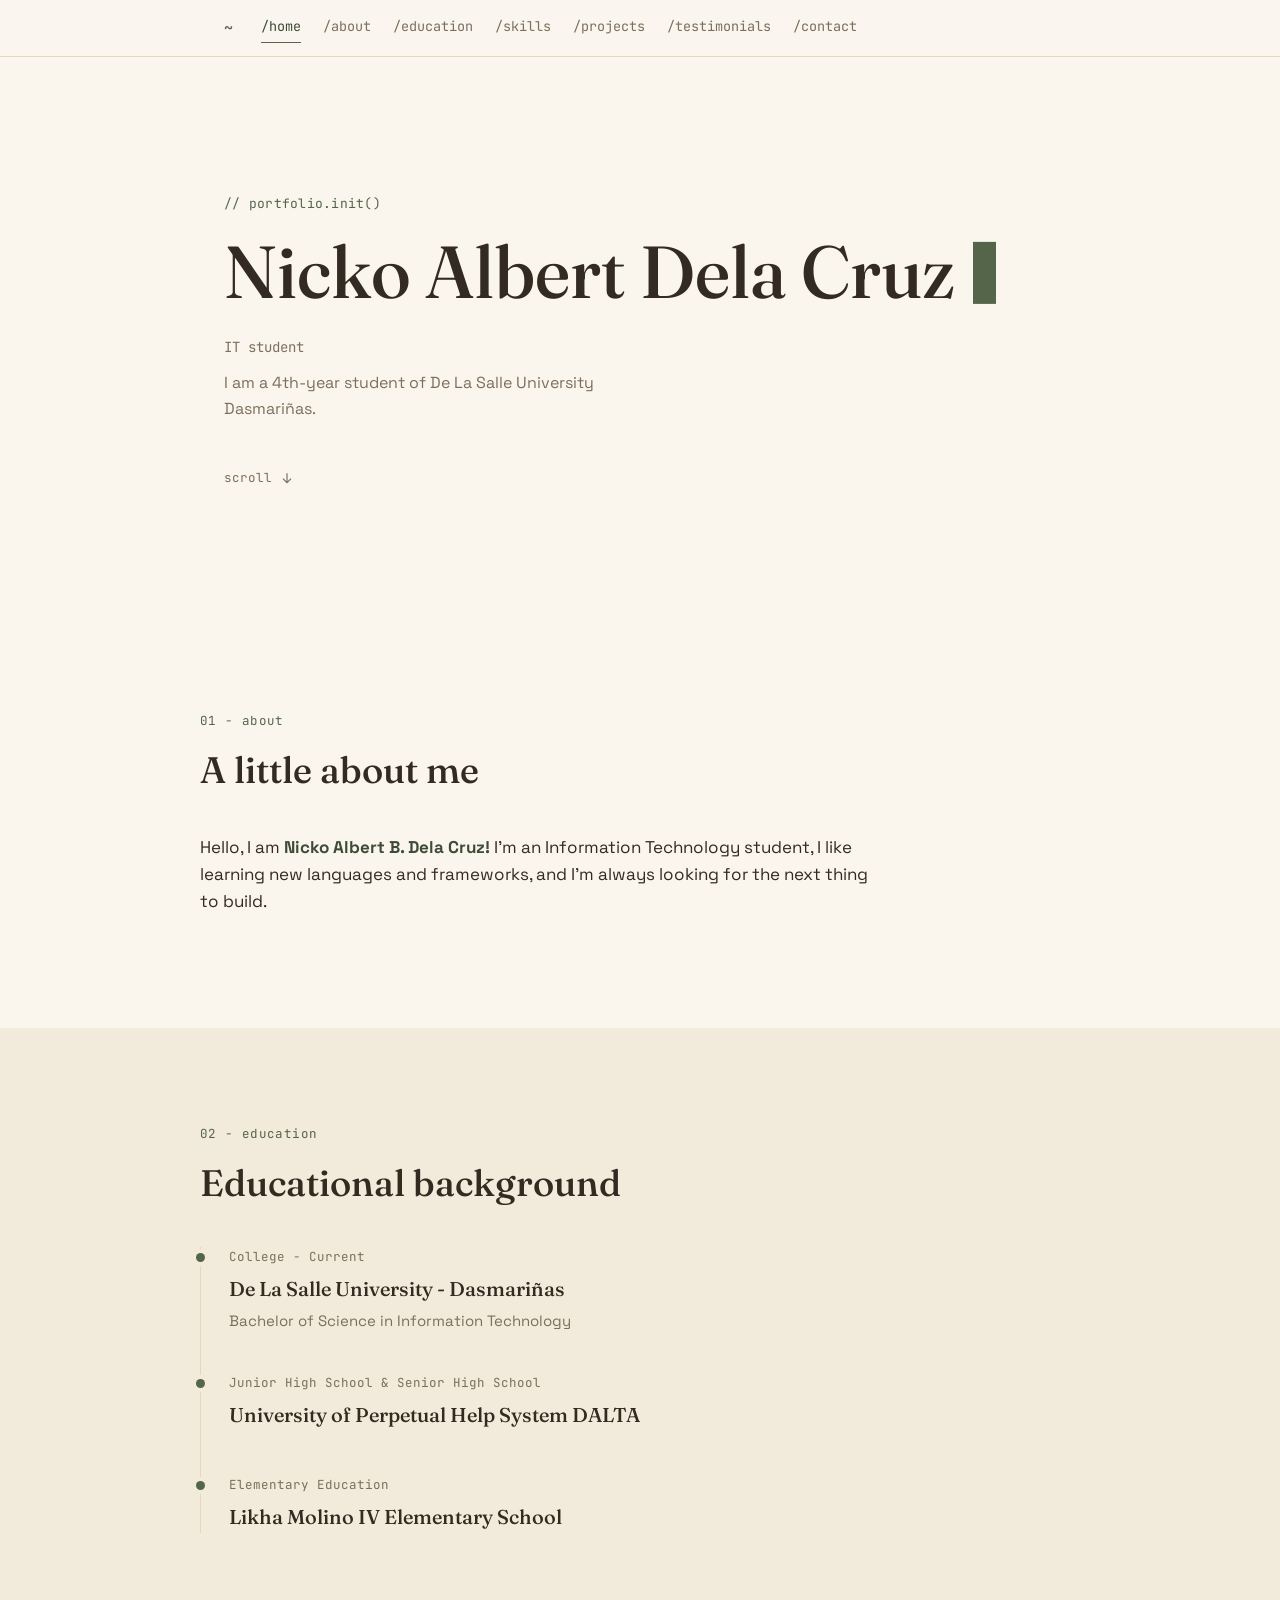
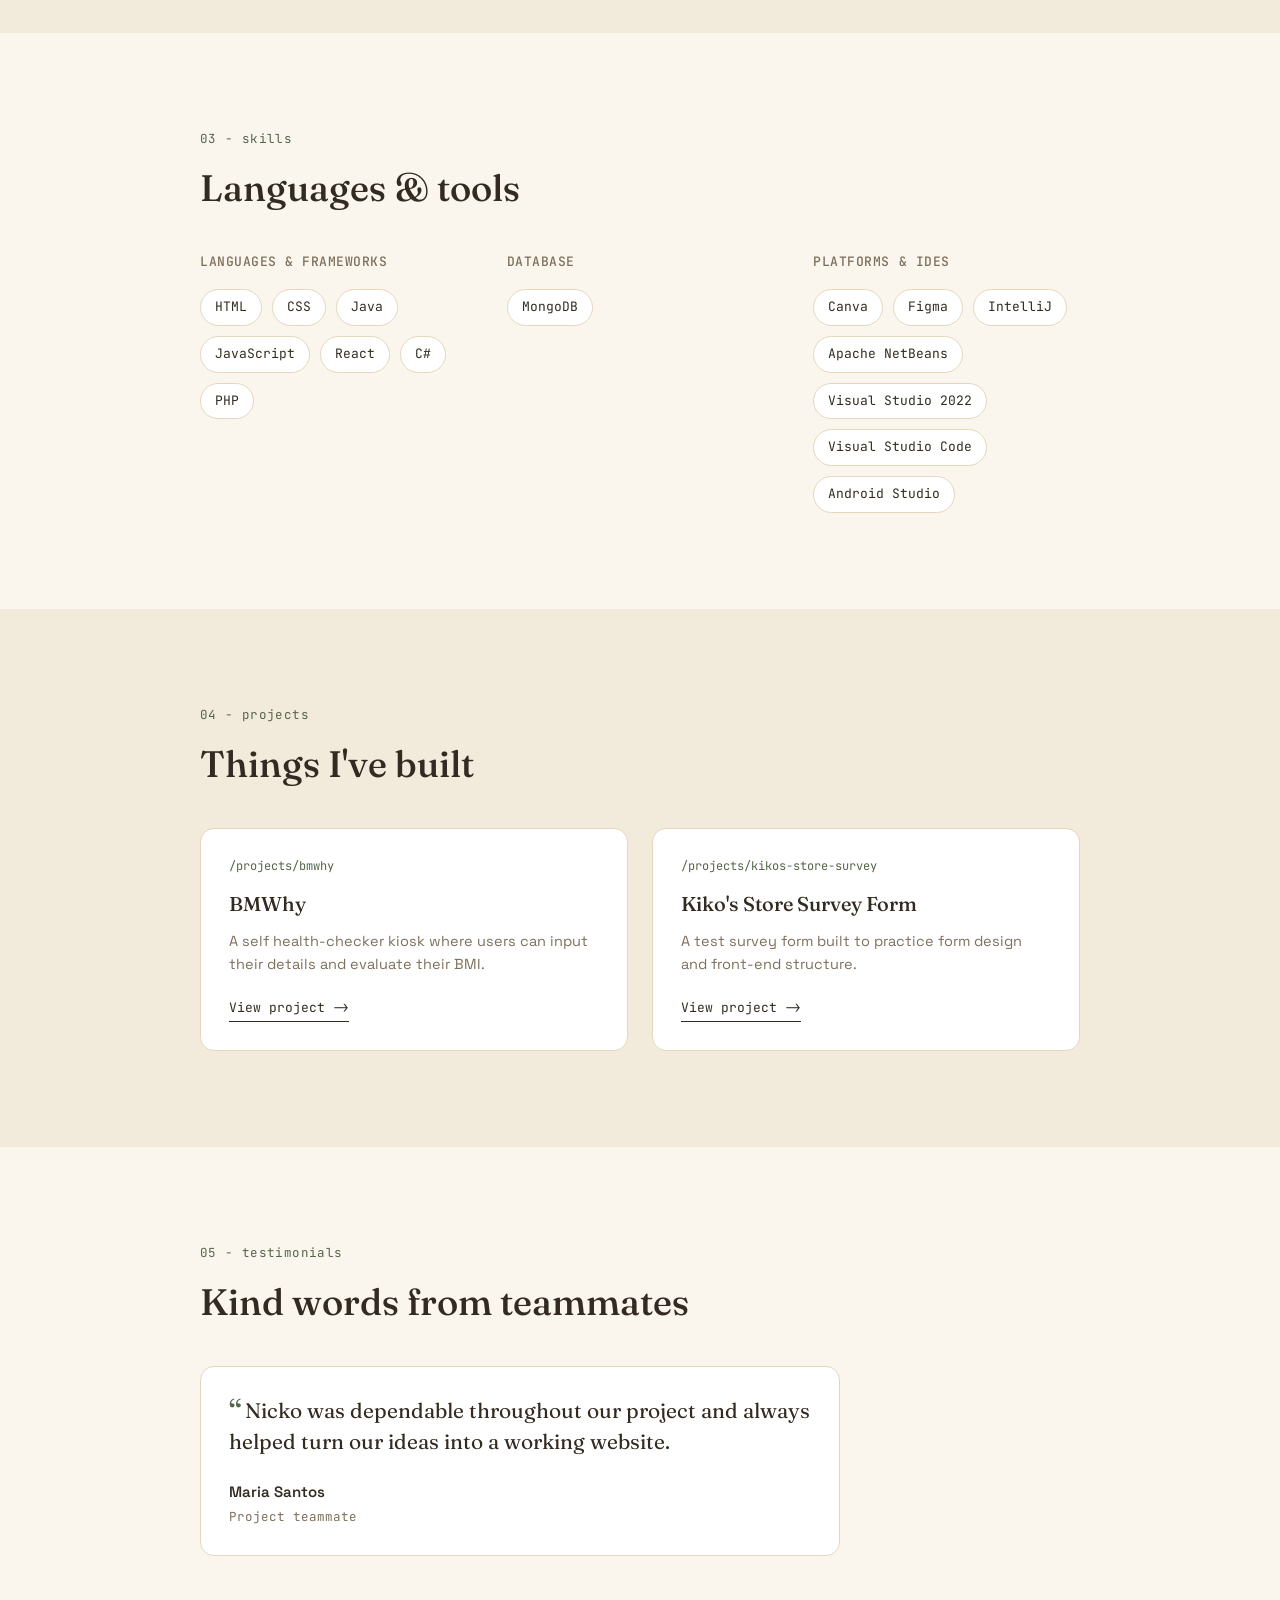
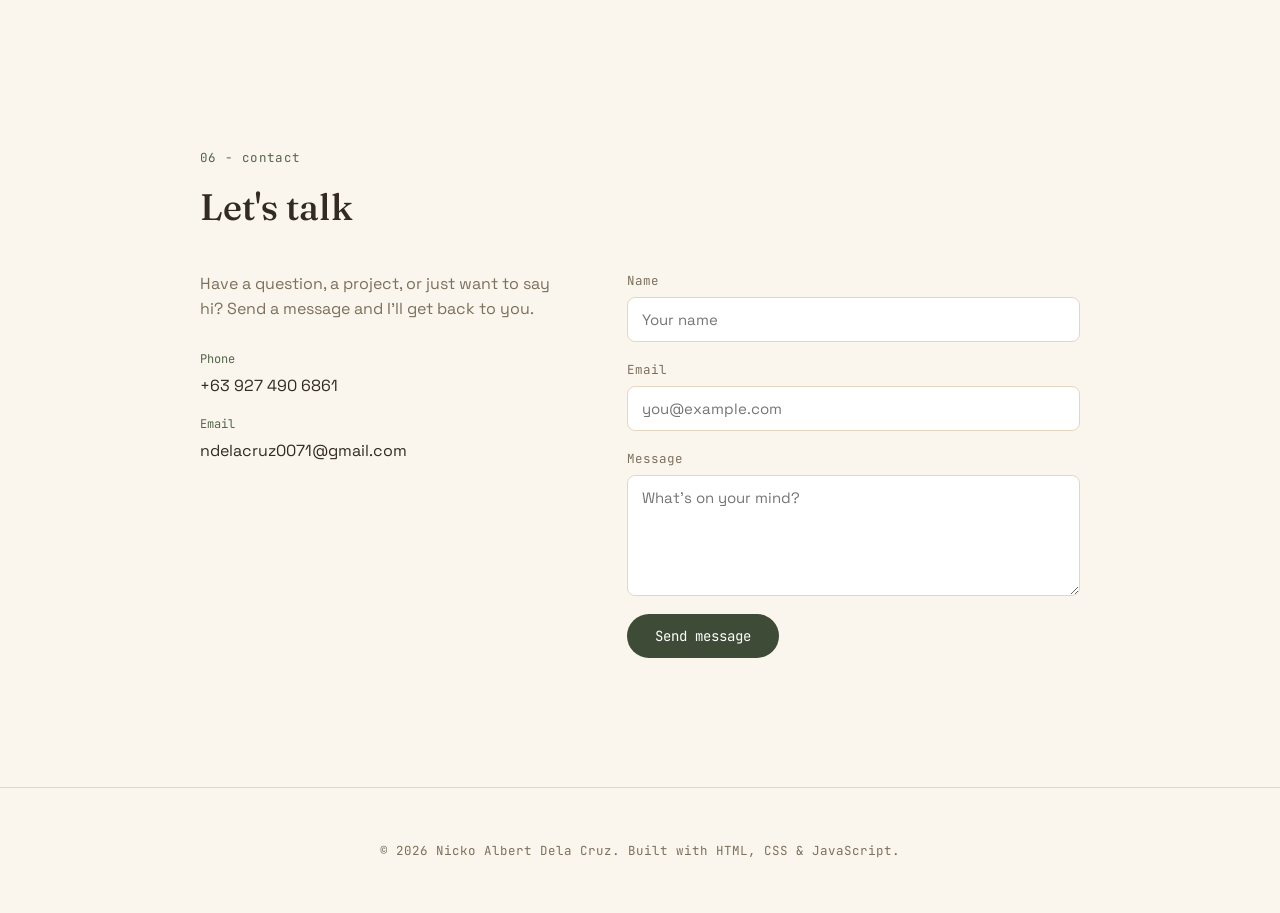
==== delacruz-nicko/index.html @ 7e657921 "Separate css and js file, enhance code readability" ====
<!DOCTYPE html>
<html lang="en">
<head>
  <meta charset="UTF-8">
  <meta name="viewport" content="width=device-width, initial-scale=1.0">
  <title>Nicko Albert Dela Cruz - Portfolio</title>
  <link rel="preconnect" href="https://fonts.googleapis.com">
  <link rel="preconnect" href="https://fonts.gstatic.com" crossorigin>
  <link href="https://fonts.googleapis.com/css2?family=Fraunces:ital,opsz,wght@0,9..144,400;0,9..144,500;0,9..144,600;1,9..144,500&family=Space+Grotesk:wght@400;500;600&family=JetBrains+Mono:wght@400;500&display=swap" rel="stylesheet">
  <link rel="stylesheet" href="style.css">
</head>
<body>
  <header class="dirbar" id="dirbar">
    <div class="dirbar-inner">
      <a href="#home" class="dirbar-root" data-nav>~</a>
      <nav class="dirbar-nav" aria-label="Section directory">
        <a href="#home" class="dirlink" data-nav>/home</a>
        <a href="#about" class="dirlink" data-nav>/about</a>
        <a href="#education" class="dirlink" data-nav>/education</a>
        <a href="#skills" class="dirlink" data-nav>/skills</a>
        <a href="#projects" class="dirlink" data-nav>/projects</a>
        <a href="#testimonials" class="dirlink" data-nav>/testimonials</a>
        <a href="#contact" class="dirlink" data-nav>/contact</a>
      </nav>
      <button class="dirbar-toggle" id="nav_toggle" aria-label="Toggle menu" aria-expanded="false">
        <span></span><span></span><span></span>
      </button>
    </div>
  </header>

  <main>
    <section class="hero" id="home">
      <p class="hero-eyebrow">// portfolio.init()</p>
      <h1 class="hero-name">
        <span id="typed_name" class="typed-name"></span>
        <span class="cursor" aria-hidden="true"></span>
      </h1>
      <p class="hero-tagline" id="hero_tagline"></p>
      <p class="hero-copy">I am a 4th-year student of De La Salle University Dasmariñas.</p>
      <a href="#about" class="hero-scroll" data-nav>
        <span>scroll</span>
        <svg width="14" height="14" viewBox="0 0 24 24" fill="none" stroke="currentColor" stroke-width="2" aria-hidden="true"><path d="M12 4v16M5 13l7 7 7-7"/></svg>
      </a>
    </section>

    <section class="section" id="about">
      <div class="section-inner reveal">
        <p class="section-tag">01 - about</p>
        <h2 class="section-title">A little about me</h2>
        <p class="about-text">
          Hello, I am <strong>Nicko Albert B. Dela Cruz!</strong> I'm an Information Technology student, I like
          learning new languages and frameworks, and I'm always looking for the next thing to build.
        </p>
      </div>
    </section>

    <section class="section section-alt" id="education">
      <div class="section-inner reveal">
        <p class="section-tag">02 - education</p>
        <h2 class="section-title">Educational background</h2>
        <ol class="timeline">
          <li class="timeline-item">
            <span class="timeline-dot"></span>
            <div class="timeline-card">
              <p class="timeline-status">College - Current</p>
              <h3 class="timeline-school">De La Salle University - Dasmariñas</h3>
              <p class="timeline-program">Bachelor of Science in Information Technology</p>
            </div>
          </li>
          <li class="timeline-item">
            <span class="timeline-dot"></span>
            <div class="timeline-card">
              <p class="timeline-status">Junior High School &amp; Senior High School</p>
              <h3 class="timeline-school">University of Perpetual Help System DALTA</h3>
            </div>
          </li>
          <li class="timeline-item">
            <span class="timeline-dot"></span>
            <div class="timeline-card">
              <p class="timeline-status">Elementary Education</p>
              <h3 class="timeline-school">Likha Molino IV Elementary School</h3>
            </div>
          </li>
        </ol>
      </div>
    </section>

    <section class="section" id="skills">
      <div class="section-inner reveal">
        <p class="section-tag">03 - skills</p>
        <h2 class="section-title">Languages &amp; tools</h2>
        <div class="skills-grid">
          <div class="skills-group">
            <h3 class="skills-heading">Languages &amp; frameworks</h3>
            <ul class="chip-list">
              <li class="chip">HTML</li><li class="chip">CSS</li><li class="chip">Java</li>
              <li class="chip">JavaScript</li><li class="chip">React</li><li class="chip">C#</li>
              <li class="chip">PHP</li>
            </ul>
          </div>
          <div class="skills-group">
            <h3 class="skills-heading">Database</h3>
            <ul class="chip-list"><li class="chip">MongoDB</li></ul>
          </div>
          <div class="skills-group">
            <h3 class="skills-heading">Platforms &amp; IDEs</h3>
            <ul class="chip-list">
              <li class="chip">Canva</li><li class="chip">Figma</li><li class="chip">IntelliJ</li>
              <li class="chip">Apache NetBeans</li><li class="chip">Visual Studio 2022</li>
              <li class="chip">Visual Studio Code</li><li class="chip">Android Studio</li>
            </ul>
          </div>
        </div>
      </div>
    </section>

    <section class="section section-alt" id="projects">
      <div class="section-inner reveal">
        <p class="section-tag">04 - projects</p>
        <h2 class="section-title">Things I've built</h2>
        <div class="projects-grid">
          <article class="project-card">
            <p class="project-path">/projects/bmwhy</p>
            <h3 class="project-title">BMWhy</h3>
            <p class="project-desc">A self health-checker kiosk where users can input their details and evaluate their BMI.</p>
            <a href="https://dela-cruz-nicko-albert.github.io/health-checker-kiosk/" class="project-link" target="_blank" rel="noopener noreferrer">View project <span aria-hidden="true">-&gt;</span></a>
          </article>
          <article class="project-card">
            <p class="project-path">/projects/kikos-store-survey</p>
            <h3 class="project-title">Kiko's Store Survey Form</h3>
            <p class="project-desc">A test survey form built to practice form design and front-end structure.</p>
            <a href="https://dela-cruz-nicko-albert.github.io/survey-form/" class="project-link" target="_blank" rel="noopener noreferrer">View project <span aria-hidden="true">-&gt;</span></a>
          </article>
        </div>
      </div>
    </section>

    <section class="section" id="testimonials">
      <div class="section-inner reveal">
        <p class="section-tag">05 - testimonials</p>
        <h2 class="section-title">Kind words from teammates</h2>
        <div class="testimonials-grid">
          <article class="testimonial-card">
            <p class="testimonial-quote">Nicko was dependable throughout our project and always helped turn our ideas into a working website.</p>
            <p class="testimonial-author">Maria Santos</p>
            <p class="testimonial-role">Project teammate</p>
          </article>
        </div>
        <!-- Copy this article to add another teammate testimonial. -->
      </div>
    </section>

    <section class="section" id="contact">
      <div class="section-inner reveal">
        <p class="section-tag">06 - contact</p>
        <h2 class="section-title">Let's talk</h2>
        <div class="contact-grid">
          <div class="contact-info">
            <p class="contact-copy">Have a question, a project, or just want to say hi? Send a message and I'll get back to you.</p>
            <ul class="contact-list">
              <li><span class="contact-label">Phone</span><a href="tel:+639274906861">+63 927 490 6861</a></li>
              <li><span class="contact-label">Email</span><a href="mailto:ndelacruz0071@gmail.com">ndelacruz0071@gmail.com</a></li>
            </ul>
          </div>
          <form class="contact-form" id="contact_form" novalidate>
            <div class="field">
              <label for="name">Name</label>
              <input type="text" id="name" name="name" placeholder="Your name" required>
            </div>
            <div class="field">
              <label for="email">Email</label>
              <input type="email" id="email" name="email" placeholder="you@example.com" required>
            </div>
            <div class="field">
              <label for="message">Message</label>
              <textarea id="message" name="message" rows="5" placeholder="What's on your mind?" required></textarea>
            </div>
            <button type="submit" class="submit-btn">Send message</button>
            <p class="form-notice" id="form_notice" role="status" aria-live="polite"></p>
          </form>
        </div>
      </div>
    </section>
  </main>

  <footer class="footer">
    <p>&copy; <span id="year"></span> <span id="footer_name"></span>. Built with HTML, CSS &amp; JavaScript.</p>
  </footer>

  <button id="back_to_top" class="back-to-top" aria-label="Back to top">
    <svg width="18" height="18" viewBox="0 0 24 24" fill="none" stroke="currentColor" stroke-width="2.2" aria-hidden="true"><path d="M12 19V5M5 12l7-7 7 7"/></svg>
  </button>

  <script src="script.js"></script>
</body>
</html>
---- delacruz-nicko/style.css ----
:root {
  --bg:          #FAF6EE;
  --bg-alt:      #F2EADA;
  --white:       #FFFFFF;
  --ink:         #332B21;
  --ink-soft:    #7C6F5C;
  --line:        #E4D7BE;
  --accent:      #55654A;
  --accent-dark: #3E4B36;
  --accent-tint: #E2E8D6;

  --font-display: 'Fraunces', serif;
  --font-body:    'Space Grotesk', sans-serif;
  --font-mono:    'JetBrains Mono', monospace;

  --maxw: 880px;
  --transition: 250ms ease;
}

* { box-sizing: border-box; }

html { scroll-behavior: smooth; }

body {
  margin: 0;
  background: var(--bg);
  color: var(--ink);
  font-family: var(--font-body);
  line-height: 1.6;
  -webkit-font-smoothing: antialiased;
}

a { color: inherit; text-decoration: none; }

ul, ol { list-style: none; margin: 0; padding: 0; }

h1, h2, h3 { font-family: var(--font-display); margin: 0; }

:focus-visible {
  outline: 2px solid var(--accent);
  outline-offset: 3px;
}

.dirbar {
  position: sticky;
  top: 0;
  z-index: 50;
  background: rgba(250, 246, 238, 0.9);
  backdrop-filter: blur(6px);
  border-bottom: 1px solid var(--line);
}

.dirbar-inner {
  max-width: var(--maxw);
  margin: 0 auto;
  padding: 16px 24px;
  display: flex;
  align-items: center;
  gap: 28px;
}

.dirbar-root {
  font-family: var(--font-mono);
  font-size: 15px;
  color: var(--accent);
  font-weight: 500;
  flex-shrink: 0;
}

.dirbar-nav {
  display: flex;
  gap: 22px;
  flex-wrap: wrap;
}

.dirlink {
  font-family: var(--font-mono);
  font-size: 13.5px;
  color: var(--ink-soft);
  position: relative;
  padding-bottom: 2px;
  transition: color var(--transition);
}

.dirlink::after {
  content: "";
  position: absolute;
  left: 0;
  right: 100%;
  bottom: -3px;
  height: 1px;
  background: var(--accent);
  transition: right var(--transition);
}

.dirlink:hover,
.dirlink.active {
  color: var(--accent-dark);
}

.dirlink:hover::after,
.dirlink.active::after {
  right: 0;
}

.dirbar-toggle {
  display: none;
  flex-direction: column;
  justify-content: center;
  gap: 5px;
  width: 30px;
  height: 30px;
  background: none;
  border: none;
  cursor: pointer;
  margin-left: auto;
}

.dirbar-toggle span {
  height: 2px;
  background: var(--ink);
  border-radius: 2px;
}

.hero {
  max-width: var(--maxw);
  margin: 0 auto;
  padding: 100px 24px 90px;
  min-height: 62vh;
  display: flex;
  flex-direction: column;
  justify-content: center;
}

.hero-eyebrow {
  font-family: var(--font-mono);
  font-size: 13px;
  color: var(--accent);
  margin: 0 0 18px;
  letter-spacing: 0.02em;
}

.hero-name {
  font-size: clamp(2.4rem, 7vw, 4.6rem);
  font-weight: 500;
  color: var(--ink);
  line-height: 1.05;
  min-height: 1.1em;
}

.typed-name { white-space: pre-wrap; }

.cursor {
  display: inline-block;
  width: 0.5ch;
  height: 0.85em;
  background: var(--accent);
  margin-left: 4px;
  transform: translateY(0.08em);
  animation: blink 1s step-end infinite;
}

@keyframes blink {
  0%, 100% { opacity: 1; }
  50% { opacity: 0; }
}

.hero-tagline {
  font-family: var(--font-mono);
  font-size: 14px;
  color: var(--ink-soft);
  margin: 22px 0 6px;
  min-height: 1.4em;
}

.hero-copy {
  max-width: 46ch;
  color: var(--ink-soft);
  font-size: 16px;
  margin: 6px 0 0;
}

.hero-scroll {
  display: inline-flex;
  align-items: center;
  gap: 8px;
  margin-top: 46px;
  font-family: var(--font-mono);
  font-size: 12.5px;
  color: var(--ink-soft);
  width: fit-content;
  transition: color var(--transition), transform var(--transition);
}

.hero-scroll svg { animation: nudge 1.8s ease-in-out infinite; }

.hero-scroll:hover { color: var(--accent-dark); }

@keyframes nudge {
  0%, 100% { transform: translateY(0); }
  50% { transform: translateY(4px); }
}

.section { padding: 96px 24px; }

.section-alt { background: var(--bg-alt); }

.section-inner {
  max-width: var(--maxw);
  margin: 0 auto;
}

.section-tag {
  font-family: var(--font-mono);
  font-size: 12.5px;
  color: var(--accent);
  margin: 0 0 10px;
  letter-spacing: 0.03em;
}

.section-title {
  font-size: clamp(1.7rem, 3.4vw, 2.3rem);
  font-weight: 500;
  margin-bottom: 34px;
}

.reveal {
  opacity: 0;
  transform: translateY(18px);
  transition: opacity 700ms ease, transform 700ms ease;
}

.reveal.in-view {
  opacity: 1;
  transform: translateY(0);
}

.about-text {
  font-size: 17px;
  max-width: 62ch;
  color: var(--ink);
}

.about-text strong { color: var(--accent-dark); }

.timeline {
  position: relative;
  padding-left: 28px;
  border-left: 1px solid var(--line);
}

.timeline-item {
  position: relative;
  padding-bottom: 40px;
}

.timeline-item:last-child { padding-bottom: 0; }

.timeline-dot {
  position: absolute;
  left: -33px;
  top: 6px;
  width: 9px;
  height: 9px;
  border-radius: 50%;
  background: var(--accent);
  box-shadow: 0 0 0 4px var(--bg-alt);
}

.timeline-status {
  font-family: var(--font-mono);
  font-size: 12.5px;
  color: var(--ink-soft);
  margin: 0 0 6px;
}

.timeline-school {
  font-size: 20px;
  font-weight: 500;
  margin-bottom: 4px;
}

.timeline-program {
  margin: 0;
  color: var(--ink-soft);
  font-size: 15px;
}

.skills-grid {
  display: grid;
  grid-template-columns: repeat(3, 1fr);
  gap: 40px;
}

.skills-heading {
  font-family: var(--font-mono);
  font-size: 13px;
  font-weight: 500;
  color: var(--ink-soft);
  margin: 0 0 16px;
  text-transform: uppercase;
  letter-spacing: 0.04em;
}

.chip-list {
  display: flex;
  flex-wrap: wrap;
  gap: 10px;
}

.chip {
  font-family: var(--font-mono);
  font-size: 13px;
  padding: 7px 14px;
  border: 1px solid var(--line);
  border-radius: 999px;
  background: var(--white);
  color: var(--ink);
  transition: border-color var(--transition), background var(--transition);
}

.chip:hover {
  border-color: var(--accent);
  background: var(--accent-tint);
}

.projects-grid {
  display: grid;
  grid-template-columns: repeat(2, 1fr);
  gap: 24px;
}

.project-card {
  background: var(--white);
  border: 1px solid var(--line);
  border-radius: 14px;
  padding: 28px;
  display: flex;
  flex-direction: column;
  transition: transform var(--transition), box-shadow var(--transition);
}

.project-card:hover {
  transform: translateY(-4px);
  box-shadow: 0 14px 30px -18px rgba(51, 43, 33, 0.35);
}

.project-path {
  font-family: var(--font-mono);
  font-size: 12px;
  color: var(--accent);
  margin: 0 0 12px;
}

.project-title {
  font-size: 20px;
  font-weight: 500;
  margin-bottom: 10px;
}

.project-desc {
  color: var(--ink-soft);
  font-size: 14.5px;
  margin: 0 0 22px;
  flex-grow: 1;
}

.project-link {
  font-family: var(--font-mono);
  font-size: 13px;
  color: var(--ink);
  width: fit-content;
  border-bottom: 1px solid var(--ink);
  padding-bottom: 2px;
  transition: color var(--transition), border-color var(--transition);
}

.project-link:hover {
  color: var(--accent-dark);
  border-color: var(--accent-dark);
}

.testimonials-grid {
  display: grid;
  grid-template-columns: minmax(0, 640px);
  gap: 24px;
}

.testimonial-card {
  background: var(--white);
  border: 1px solid var(--line);
  border-radius: 14px;
  padding: 28px;
  transition: transform var(--transition), box-shadow var(--transition);
}

.testimonial-card:hover {
  transform: translateY(-4px);
  box-shadow: 0 14px 30px -18px rgba(51, 43, 33, 0.35);
}

.testimonial-quote {
  color: var(--ink);
  font-family: var(--font-display);
  font-size: 21px;
  line-height: 1.45;
  margin: 0 0 24px;
}

.testimonial-quote::before {
  color: var(--accent);
  content: "\201C";
  font-size: 32px;
  line-height: 0;
  margin-right: 3px;
  vertical-align: -5px;
}

.testimonial-author {
  color: var(--ink);
  font-size: 15px;
  font-weight: 600;
  margin: 0;
}

.testimonial-role {
  color: var(--ink-soft);
  font-family: var(--font-mono);
  font-size: 12.5px;
  margin: 3px 0 0;
}

.contact-grid {
  display: grid;
  grid-template-columns: 0.9fr 1.1fr;
  gap: 56px;
}

.contact-copy {
  color: var(--ink-soft);
  font-size: 16px;
  max-width: 40ch;
  margin: 0 0 28px;
}

.contact-list {
  display: flex;
  flex-direction: column;
  gap: 16px;
}

.contact-label {
  display: block;
  font-family: var(--font-mono);
  font-size: 12px;
  color: var(--accent);
  margin-bottom: 4px;
}

.contact-list a {
  font-size: 16px;
  border-bottom: 1px solid transparent;
  transition: border-color var(--transition);
}

.contact-list a:hover { border-color: var(--ink); }

.contact-form {
  display: flex;
  flex-direction: column;
  gap: 18px;
}

.field {
  display: flex;
  flex-direction: column;
  gap: 6px;
}

.field label {
  font-family: var(--font-mono);
  font-size: 12.5px;
  color: var(--ink-soft);
}

.field input,
.field textarea {
  font-family: var(--font-body);
  font-size: 15px;
  color: var(--ink);
  background: var(--white);
  border: 1px solid var(--line);
  border-radius: 8px;
  padding: 12px 14px;
  resize: vertical;
  transition: border-color var(--transition);
}

.field input:focus,
.field textarea:focus {
  border-color: var(--accent);
  outline: none;
}

.submit-btn {
  align-self: flex-start;
  font-family: var(--font-mono);
  font-size: 14px;
  color: var(--white);
  background: var(--accent-dark);
  border: none;
  border-radius: 999px;
  padding: 13px 28px;
  cursor: pointer;
  transition: background var(--transition), transform var(--transition);
}

.submit-btn:hover {
  background: var(--accent);
  transform: translateY(-1px);
}

.form-notice {
  font-family: var(--font-mono);
  font-size: 13px;
  color: var(--accent-dark);
  min-height: 1.2em;
  margin: 0;
  opacity: 0;
  transform: translateY(-4px);
  transition: opacity var(--transition), transform var(--transition);
}

.form-notice.show {
  opacity: 1;
  transform: translateY(0);
}

.footer {
  text-align: center;
  padding: 40px 24px;
  border-top: 1px solid var(--line);
  color: var(--ink-soft);
  font-family: var(--font-mono);
  font-size: 12.5px;
}

.back-to-top {
  position: fixed;
  right: 24px;
  bottom: 24px;
  width: 46px;
  height: 46px;
  border-radius: 50%;
  border: 1px solid var(--line);
  background: var(--white);
  color: var(--ink);
  display: flex;
  align-items: center;
  justify-content: center;
  cursor: pointer;
  opacity: 0;
  pointer-events: none;
  transform: translateY(10px);
  transition: opacity var(--transition), transform var(--transition),
    background var(--transition), border-color var(--transition);
  box-shadow: 0 10px 24px -14px rgba(51, 43, 33, 0.4);
  z-index: 60;
}

.back-to-top.show {
  opacity: 1;
  pointer-events: auto;
  transform: translateY(0);
}

.back-to-top:hover {
  background: var(--accent-dark);
  color: var(--white);
  border-color: var(--accent-dark);
}

@media (max-width: 760px) {
  .dirbar-nav {
    display: none;
    position: absolute;
    top: 100%;
    left: 0;
    right: 0;
    background: var(--bg);
    flex-direction: column;
    gap: 0;
    border-bottom: 1px solid var(--line);
  }

  .dirbar-nav.open { display: flex; }

  .dirbar-nav .dirlink {
    padding: 14px 24px;
    border-top: 1px solid var(--line);
  }

  .dirbar-toggle { display: flex; }

  .skills-grid { grid-template-columns: 1fr; gap: 30px; }
  .projects-grid { grid-template-columns: 1fr; }
  .testimonials-grid { grid-template-columns: 1fr; }
  .contact-grid { grid-template-columns: 1fr; gap: 40px; }
}

@media (prefers-reduced-motion: reduce) {
  html { scroll-behavior: auto; }

  .cursor,
  .hero-scroll svg { animation: none; }

  .reveal {
    opacity: 1;
    transform: none;
    transition: none;
  }

  .project-card:hover,
  .testimonial-card:hover,
  .submit-btn:hover,
  .back-to-top {
    transition: none;
  }
}
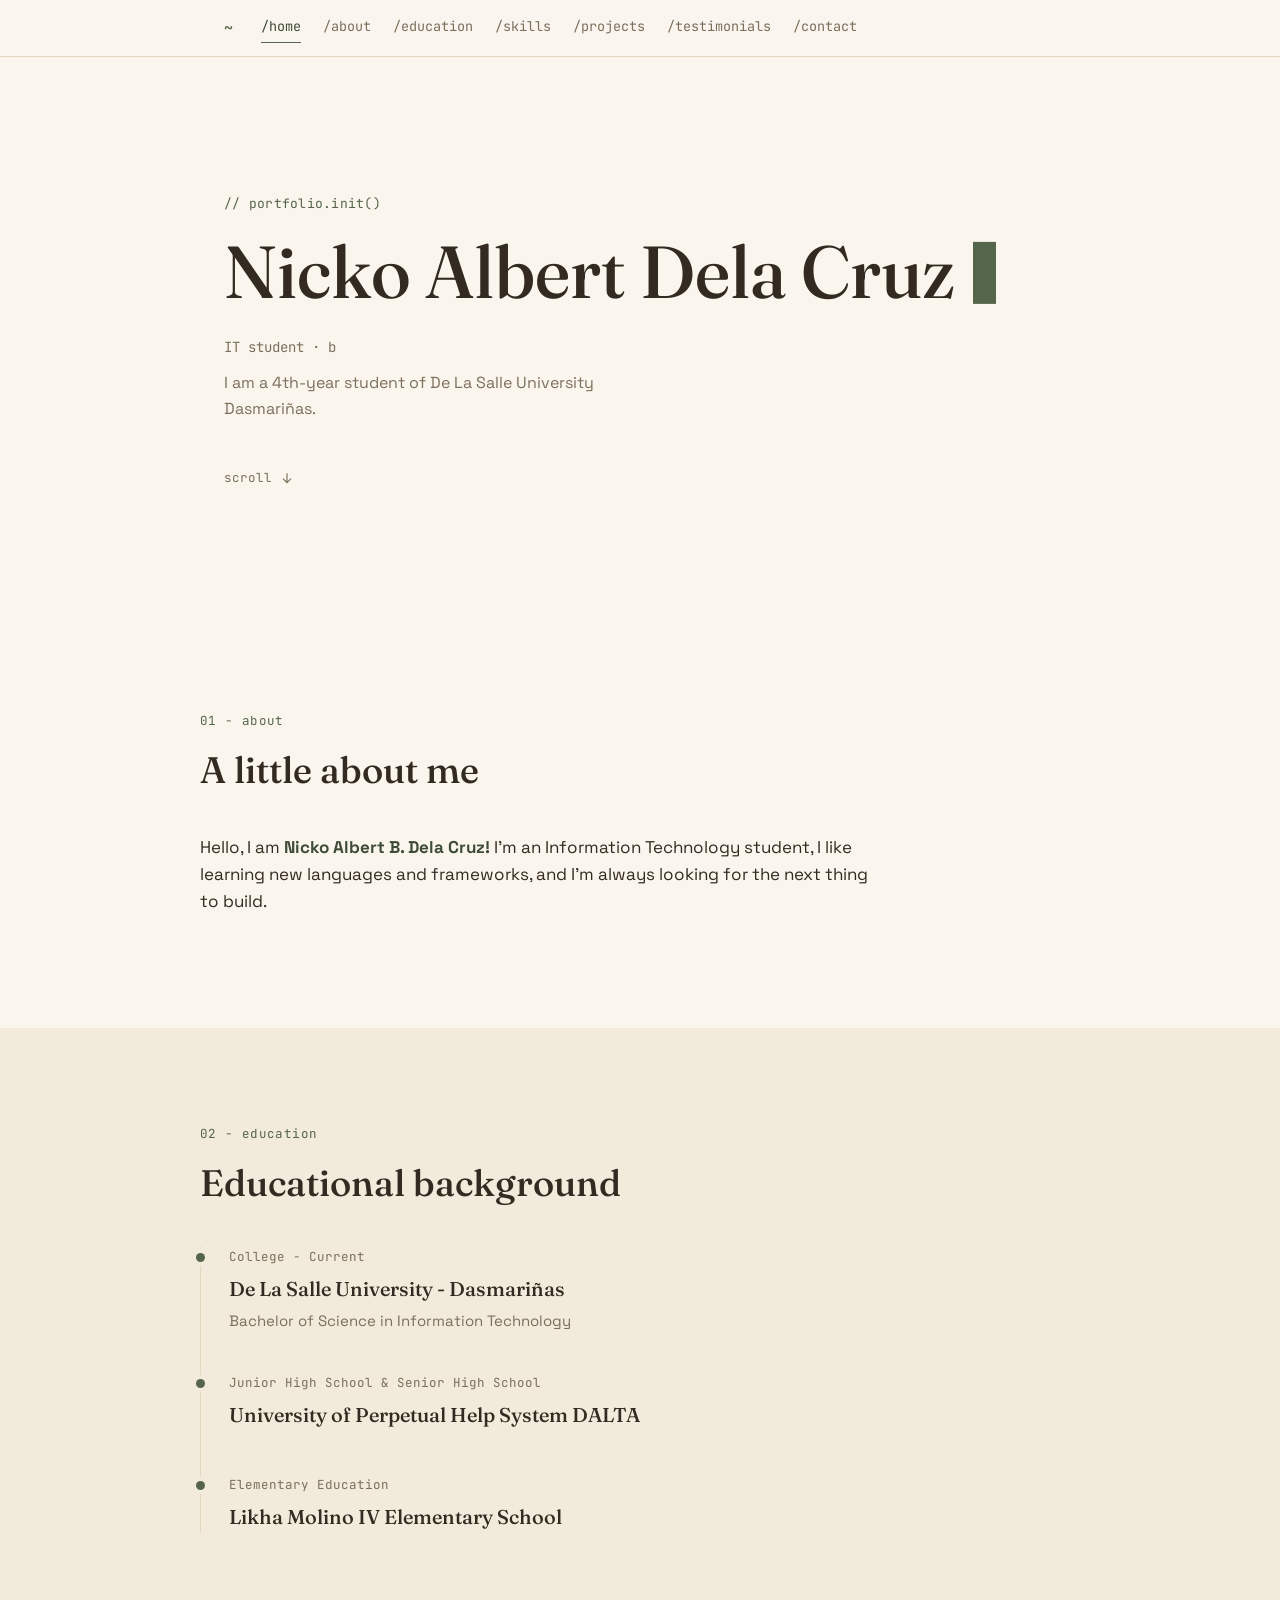
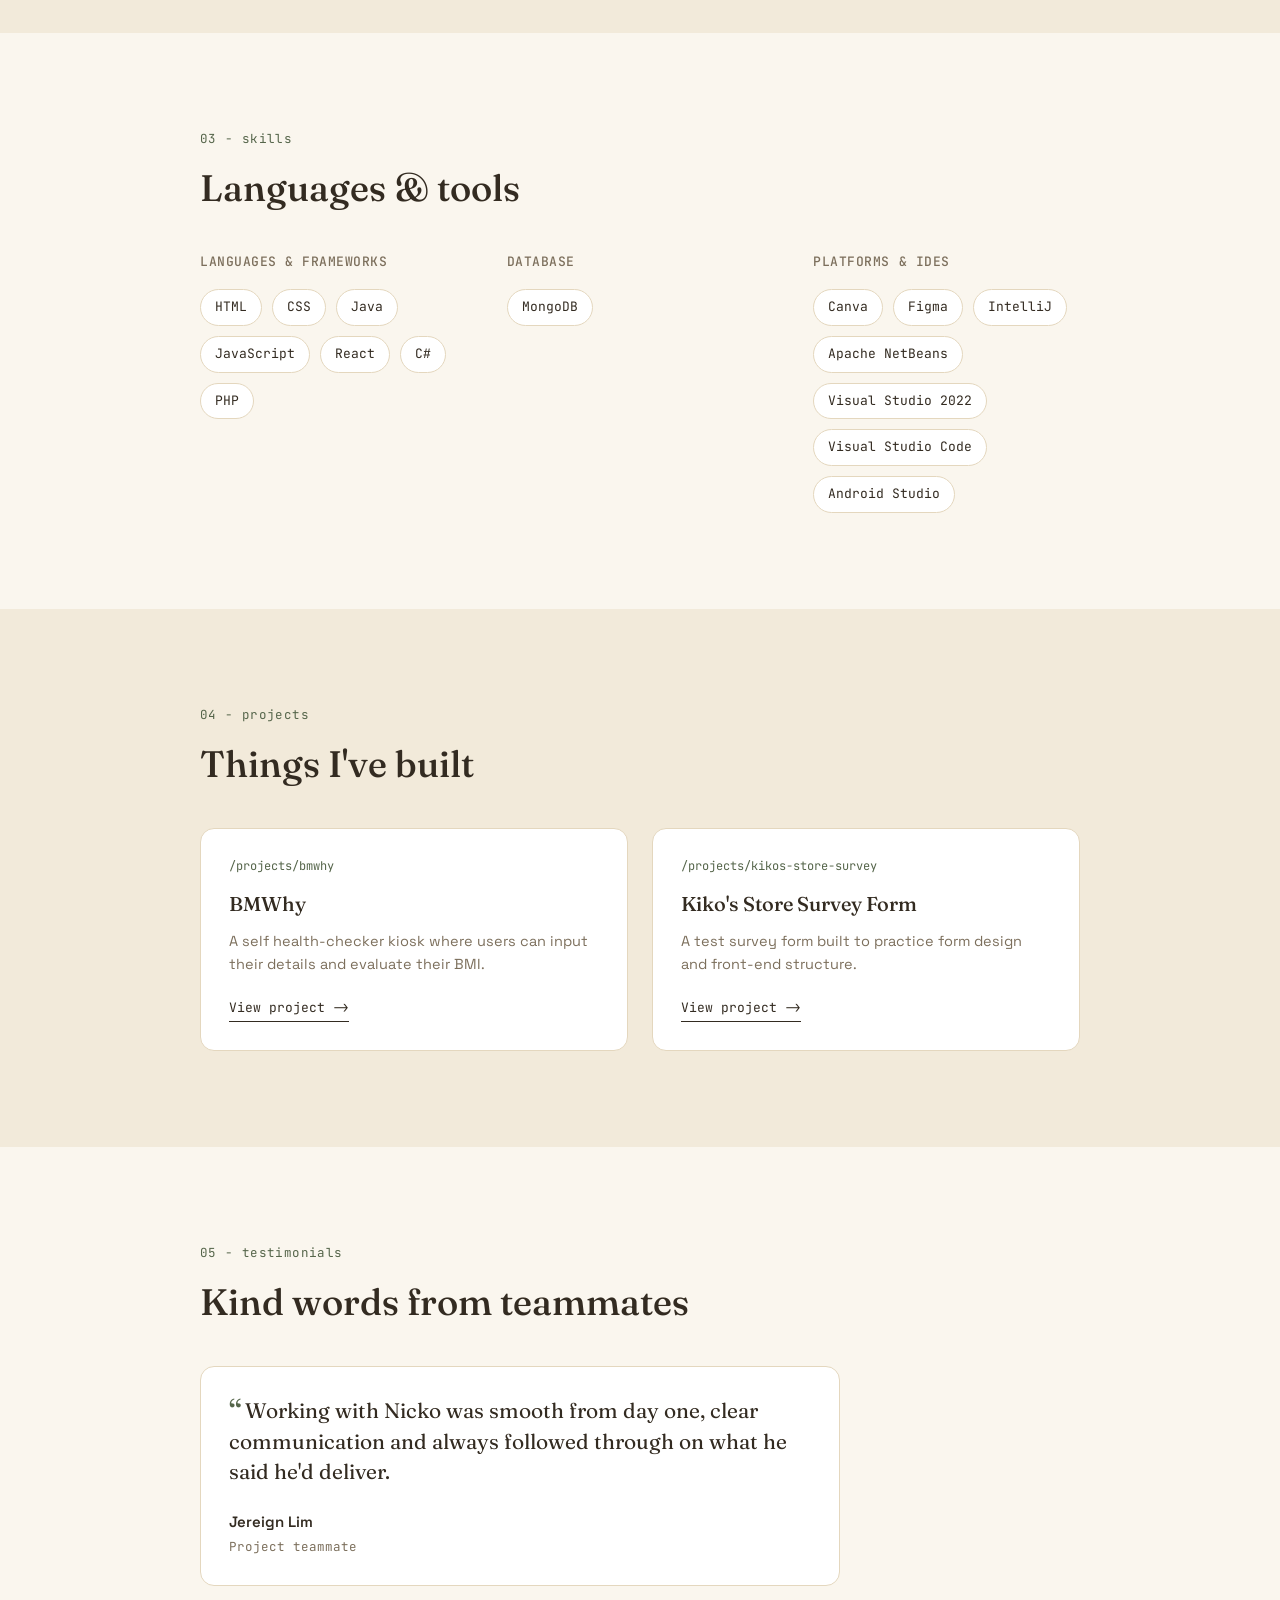
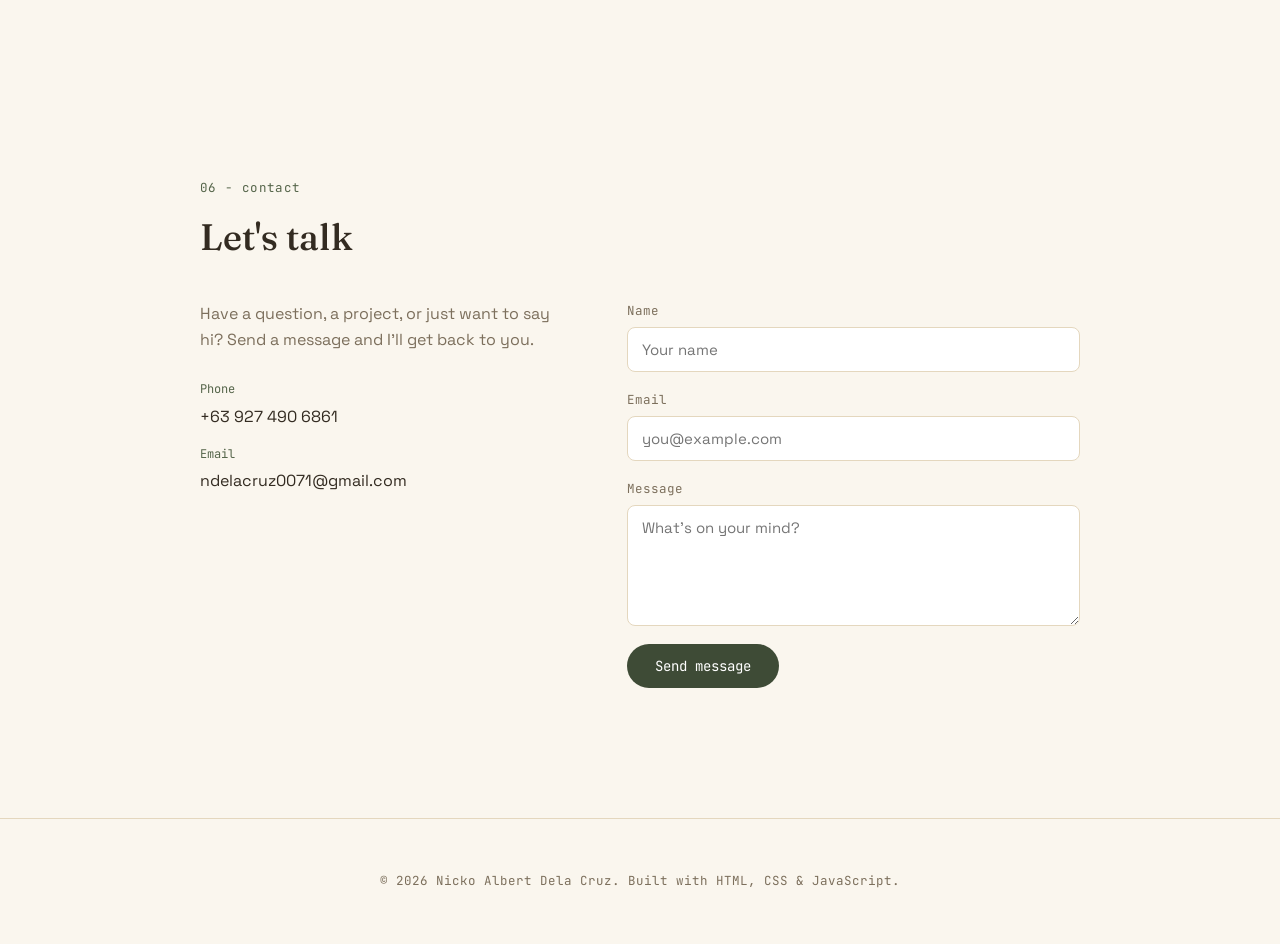
==== commit 1095b3d0: "Add testimonials to matt, nicko, and pau's portfolios" ====
--- a/delacruz-nicko/index.html
+++ b/delacruz-nicko/index.html
@@ -141,8 +141,8 @@
         <h2 class="section-title">Kind words from teammates</h2>
         <div class="testimonials-grid">
           <article class="testimonial-card">
-            <p class="testimonial-quote">Nicko was dependable throughout our project and always helped turn our ideas into a working website.</p>
-            <p class="testimonial-author">Maria Santos</p>
+            <p class="testimonial-quote">Working with Nicko was smooth from day one, clear communication and always followed through on what he said he'd deliver.</p>
+            <p class="testimonial-author">Jereign Lim</p>
             <p class="testimonial-role">Project teammate</p>
           </article>
         </div>
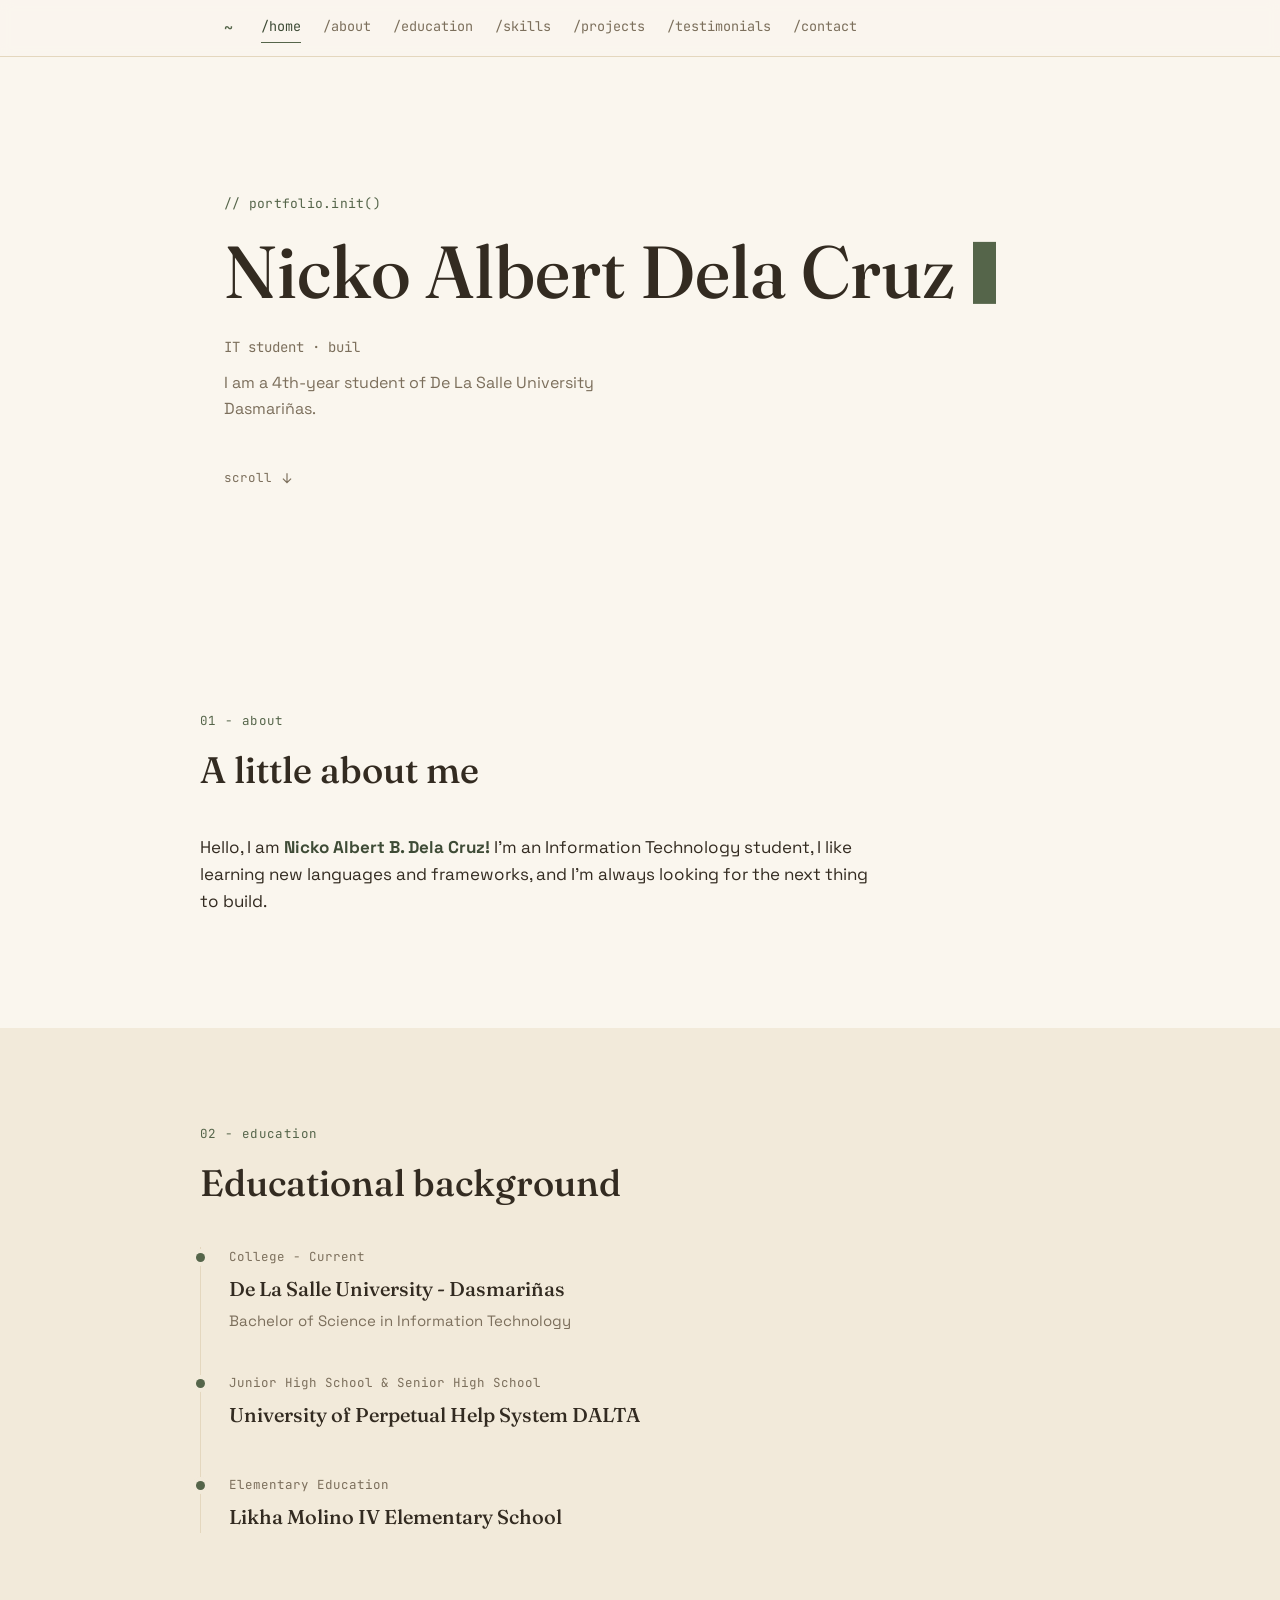
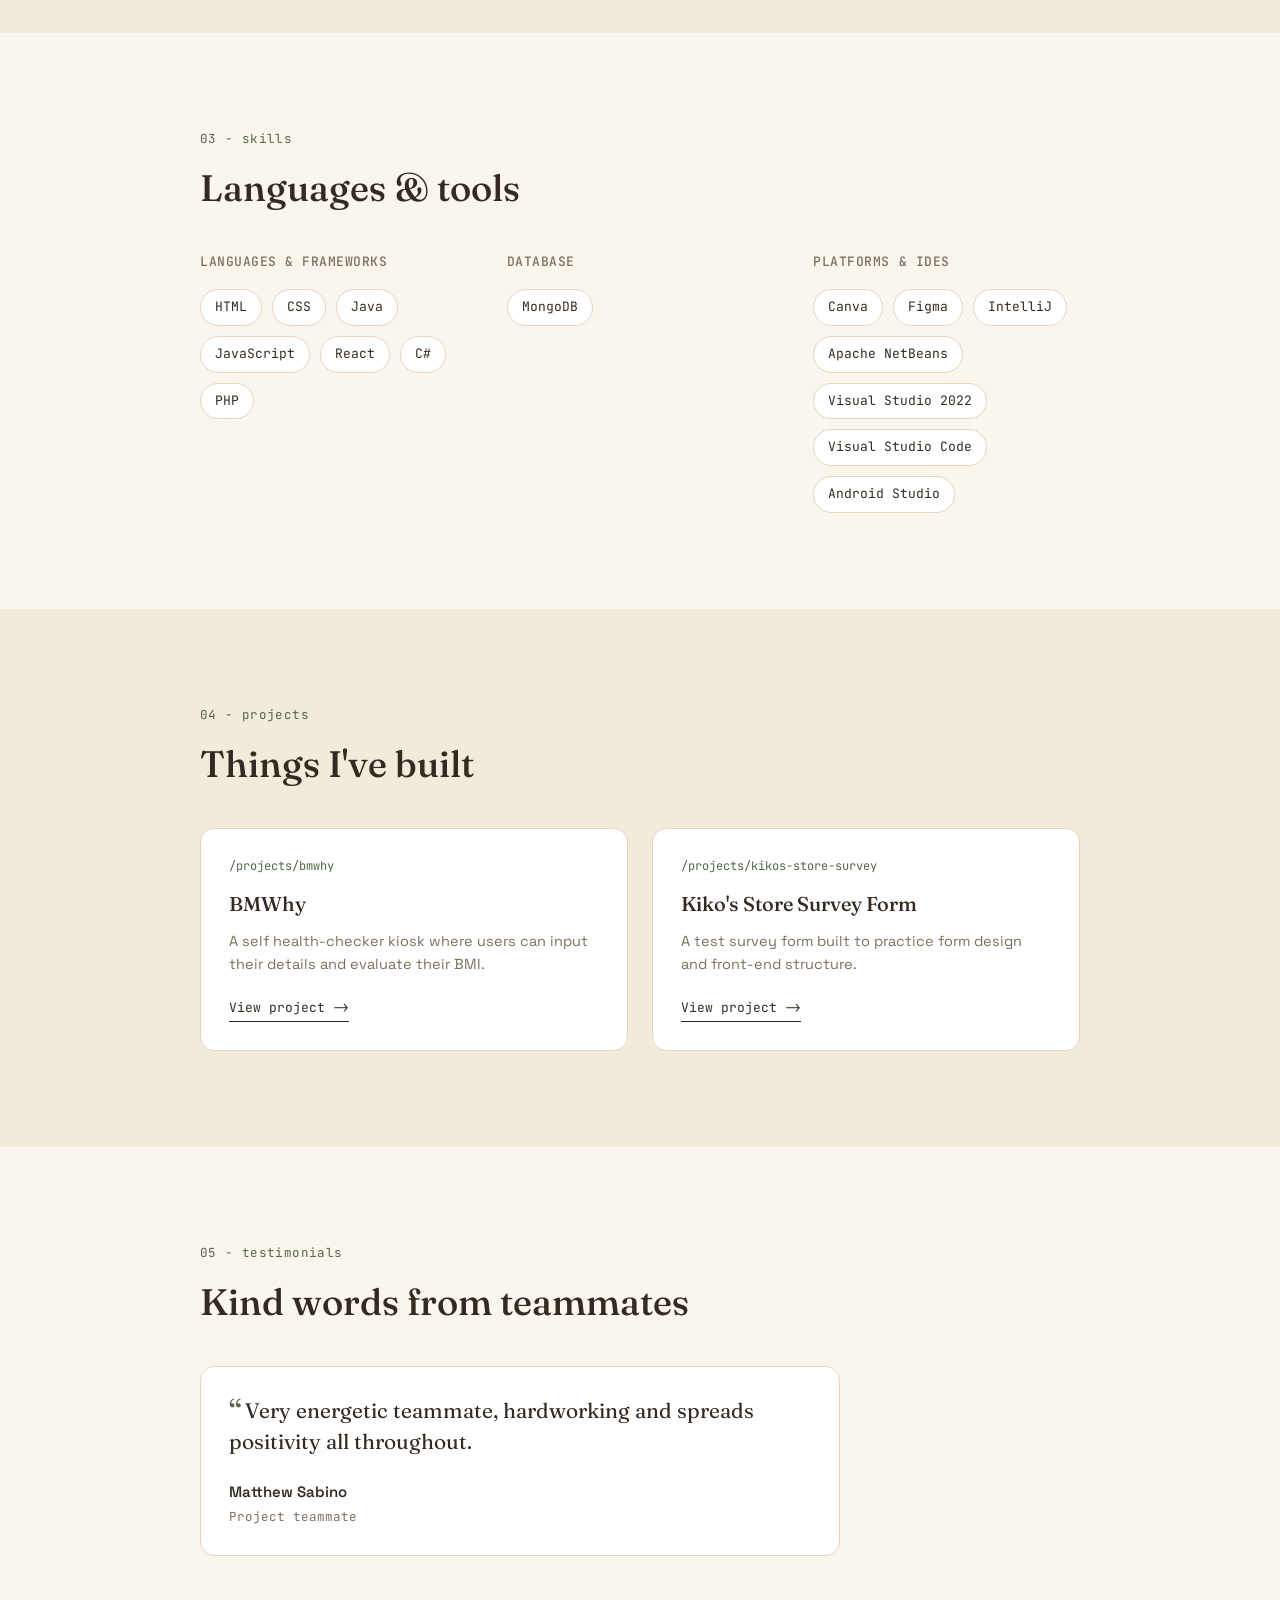
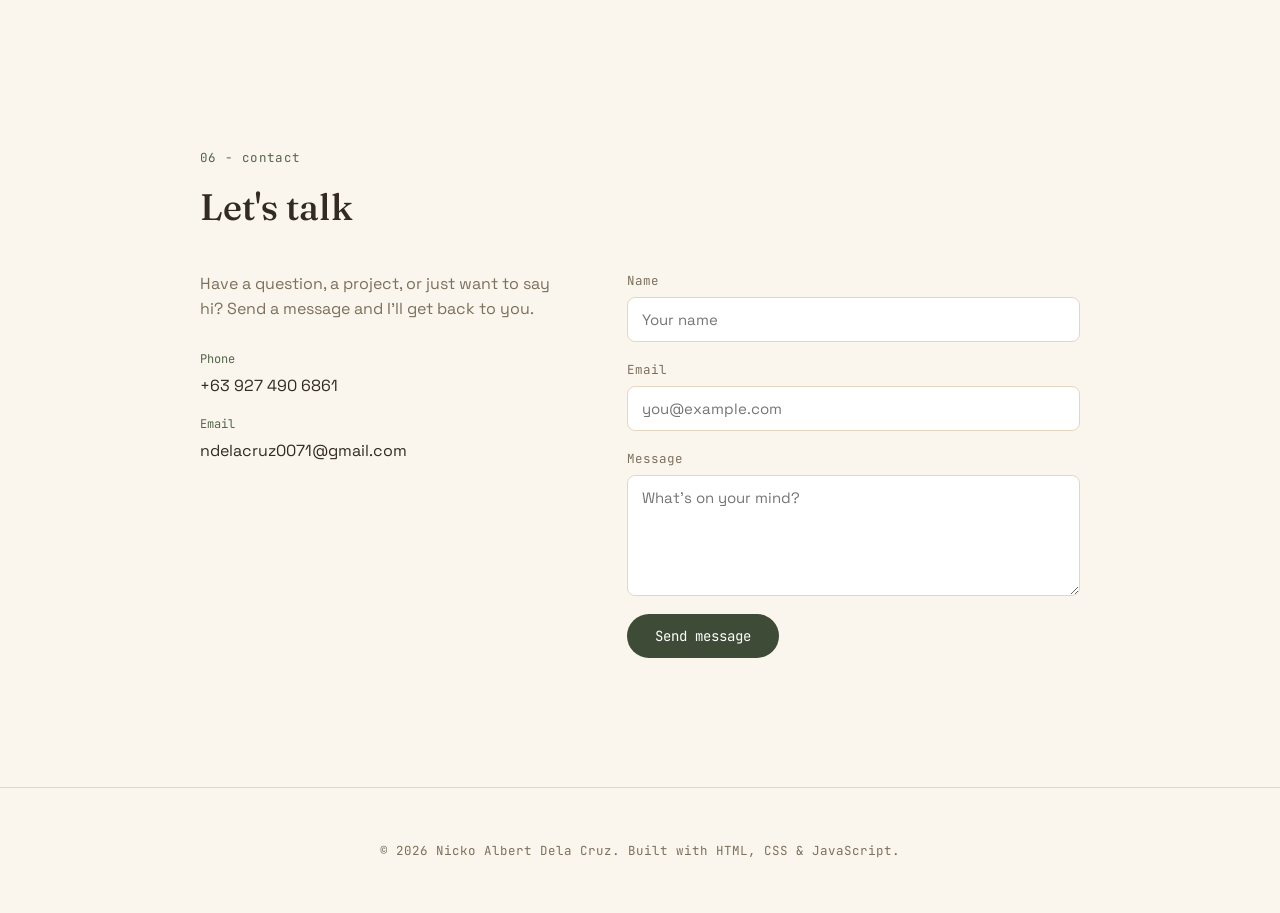
==== commit cc1431e7: "feat: add testimonials for Paula Ng, Nicko Dela Cruz, and Jereign Lim" ====
--- a/delacruz-nicko/index.html
+++ b/delacruz-nicko/index.html
@@ -1,14 +1,18 @@
 <!DOCTYPE html>
 <html lang="en">
+
 <head>
   <meta charset="UTF-8">
   <meta name="viewport" content="width=device-width, initial-scale=1.0">
   <title>Nicko Albert Dela Cruz - Portfolio</title>
   <link rel="preconnect" href="https://fonts.googleapis.com">
   <link rel="preconnect" href="https://fonts.gstatic.com" crossorigin>
-  <link href="https://fonts.googleapis.com/css2?family=Fraunces:ital,opsz,wght@0,9..144,400;0,9..144,500;0,9..144,600;1,9..144,500&family=Space+Grotesk:wght@400;500;600&family=JetBrains+Mono:wght@400;500&display=swap" rel="stylesheet">
+  <link
+    href="https://fonts.googleapis.com/css2?family=Fraunces:ital,opsz,wght@0,9..144,400;0,9..144,500;0,9..144,600;1,9..144,500&family=Space+Grotesk:wght@400;500;600&family=JetBrains+Mono:wght@400;500&display=swap"
+    rel="stylesheet">
   <link rel="stylesheet" href="style.css">
 </head>
+
 <body>
   <header class="dirbar" id="dirbar">
     <div class="dirbar-inner">
@@ -39,7 +43,10 @@
       <p class="hero-copy">I am a 4th-year student of De La Salle University Dasmariñas.</p>
       <a href="#about" class="hero-scroll" data-nav>
         <span>scroll</span>
-        <svg width="14" height="14" viewBox="0 0 24 24" fill="none" stroke="currentColor" stroke-width="2" aria-hidden="true"><path d="M12 4v16M5 13l7 7 7-7"/></svg>
+        <svg width="14" height="14" viewBox="0 0 24 24" fill="none" stroke="currentColor" stroke-width="2"
+          aria-hidden="true">
+          <path d="M12 4v16M5 13l7 7 7-7" />
+        </svg>
       </a>
     </section>
 
@@ -93,21 +100,31 @@
           <div class="skills-group">
             <h3 class="skills-heading">Languages &amp; frameworks</h3>
             <ul class="chip-list">
-              <li class="chip">HTML</li><li class="chip">CSS</li><li class="chip">Java</li>
-              <li class="chip">JavaScript</li><li class="chip">React</li><li class="chip">C#</li>
+              <li class="chip">HTML</li>
+              <li class="chip">CSS</li>
+              <li class="chip">Java</li>
+              <li class="chip">JavaScript</li>
+              <li class="chip">React</li>
+              <li class="chip">C#</li>
               <li class="chip">PHP</li>
             </ul>
           </div>
           <div class="skills-group">
             <h3 class="skills-heading">Database</h3>
-            <ul class="chip-list"><li class="chip">MongoDB</li></ul>
+            <ul class="chip-list">
+              <li class="chip">MongoDB</li>
+            </ul>
           </div>
           <div class="skills-group">
             <h3 class="skills-heading">Platforms &amp; IDEs</h3>
             <ul class="chip-list">
-              <li class="chip">Canva</li><li class="chip">Figma</li><li class="chip">IntelliJ</li>
-              <li class="chip">Apache NetBeans</li><li class="chip">Visual Studio 2022</li>
-              <li class="chip">Visual Studio Code</li><li class="chip">Android Studio</li>
+              <li class="chip">Canva</li>
+              <li class="chip">Figma</li>
+              <li class="chip">IntelliJ</li>
+              <li class="chip">Apache NetBeans</li>
+              <li class="chip">Visual Studio 2022</li>
+              <li class="chip">Visual Studio Code</li>
+              <li class="chip">Android Studio</li>
             </ul>
           </div>
         </div>
@@ -122,14 +139,17 @@
           <article class="project-card">
             <p class="project-path">/projects/bmwhy</p>
             <h3 class="project-title">BMWhy</h3>
-            <p class="project-desc">A self health-checker kiosk where users can input their details and evaluate their BMI.</p>
-            <a href="https://dela-cruz-nicko-albert.github.io/health-checker-kiosk/" class="project-link" target="_blank" rel="noopener noreferrer">View project <span aria-hidden="true">-&gt;</span></a>
+            <p class="project-desc">A self health-checker kiosk where users can input their details and evaluate their
+              BMI.</p>
+            <a href="https://dela-cruz-nicko-albert.github.io/health-checker-kiosk/" class="project-link"
+              target="_blank" rel="noopener noreferrer">View project <span aria-hidden="true">-&gt;</span></a>
           </article>
           <article class="project-card">
             <p class="project-path">/projects/kikos-store-survey</p>
             <h3 class="project-title">Kiko's Store Survey Form</h3>
             <p class="project-desc">A test survey form built to practice form design and front-end structure.</p>
-            <a href="https://dela-cruz-nicko-albert.github.io/survey-form/" class="project-link" target="_blank" rel="noopener noreferrer">View project <span aria-hidden="true">-&gt;</span></a>
+            <a href="https://dela-cruz-nicko-albert.github.io/survey-form/" class="project-link" target="_blank"
+              rel="noopener noreferrer">View project <span aria-hidden="true">-&gt;</span></a>
           </article>
         </div>
       </div>
@@ -141,8 +161,8 @@
         <h2 class="section-title">Kind words from teammates</h2>
         <div class="testimonials-grid">
           <article class="testimonial-card">
-            <p class="testimonial-quote">Working with Nicko was smooth from day one, clear communication and always followed through on what he said he'd deliver.</p>
-            <p class="testimonial-author">Jereign Lim</p>
+            <p class="testimonial-quote">Very energetic teammate, hardworking and spreads positivity all throughout.</p>
+            <p class="testimonial-author">Matthew Sabino</p>
             <p class="testimonial-role">Project teammate</p>
           </article>
         </div>
@@ -156,10 +176,12 @@
         <h2 class="section-title">Let's talk</h2>
         <div class="contact-grid">
           <div class="contact-info">
-            <p class="contact-copy">Have a question, a project, or just want to say hi? Send a message and I'll get back to you.</p>
+            <p class="contact-copy">Have a question, a project, or just want to say hi? Send a message and I'll get back
+              to you.</p>
             <ul class="contact-list">
               <li><span class="contact-label">Phone</span><a href="tel:+639274906861">+63 927 490 6861</a></li>
-              <li><span class="contact-label">Email</span><a href="mailto:ndelacruz0071@gmail.com">ndelacruz0071@gmail.com</a></li>
+              <li><span class="contact-label">Email</span><a
+                  href="mailto:ndelacruz0071@gmail.com">ndelacruz0071@gmail.com</a></li>
             </ul>
           </div>
           <form class="contact-form" id="contact_form" novalidate>
@@ -188,9 +210,13 @@
   </footer>
 
   <button id="back_to_top" class="back-to-top" aria-label="Back to top">
-    <svg width="18" height="18" viewBox="0 0 24 24" fill="none" stroke="currentColor" stroke-width="2.2" aria-hidden="true"><path d="M12 19V5M5 12l7-7 7 7"/></svg>
+    <svg width="18" height="18" viewBox="0 0 24 24" fill="none" stroke="currentColor" stroke-width="2.2"
+      aria-hidden="true">
+      <path d="M12 19V5M5 12l7-7 7 7" />
+    </svg>
   </button>
 
   <script src="script.js"></script>
 </body>
-</html>
+
+</html>
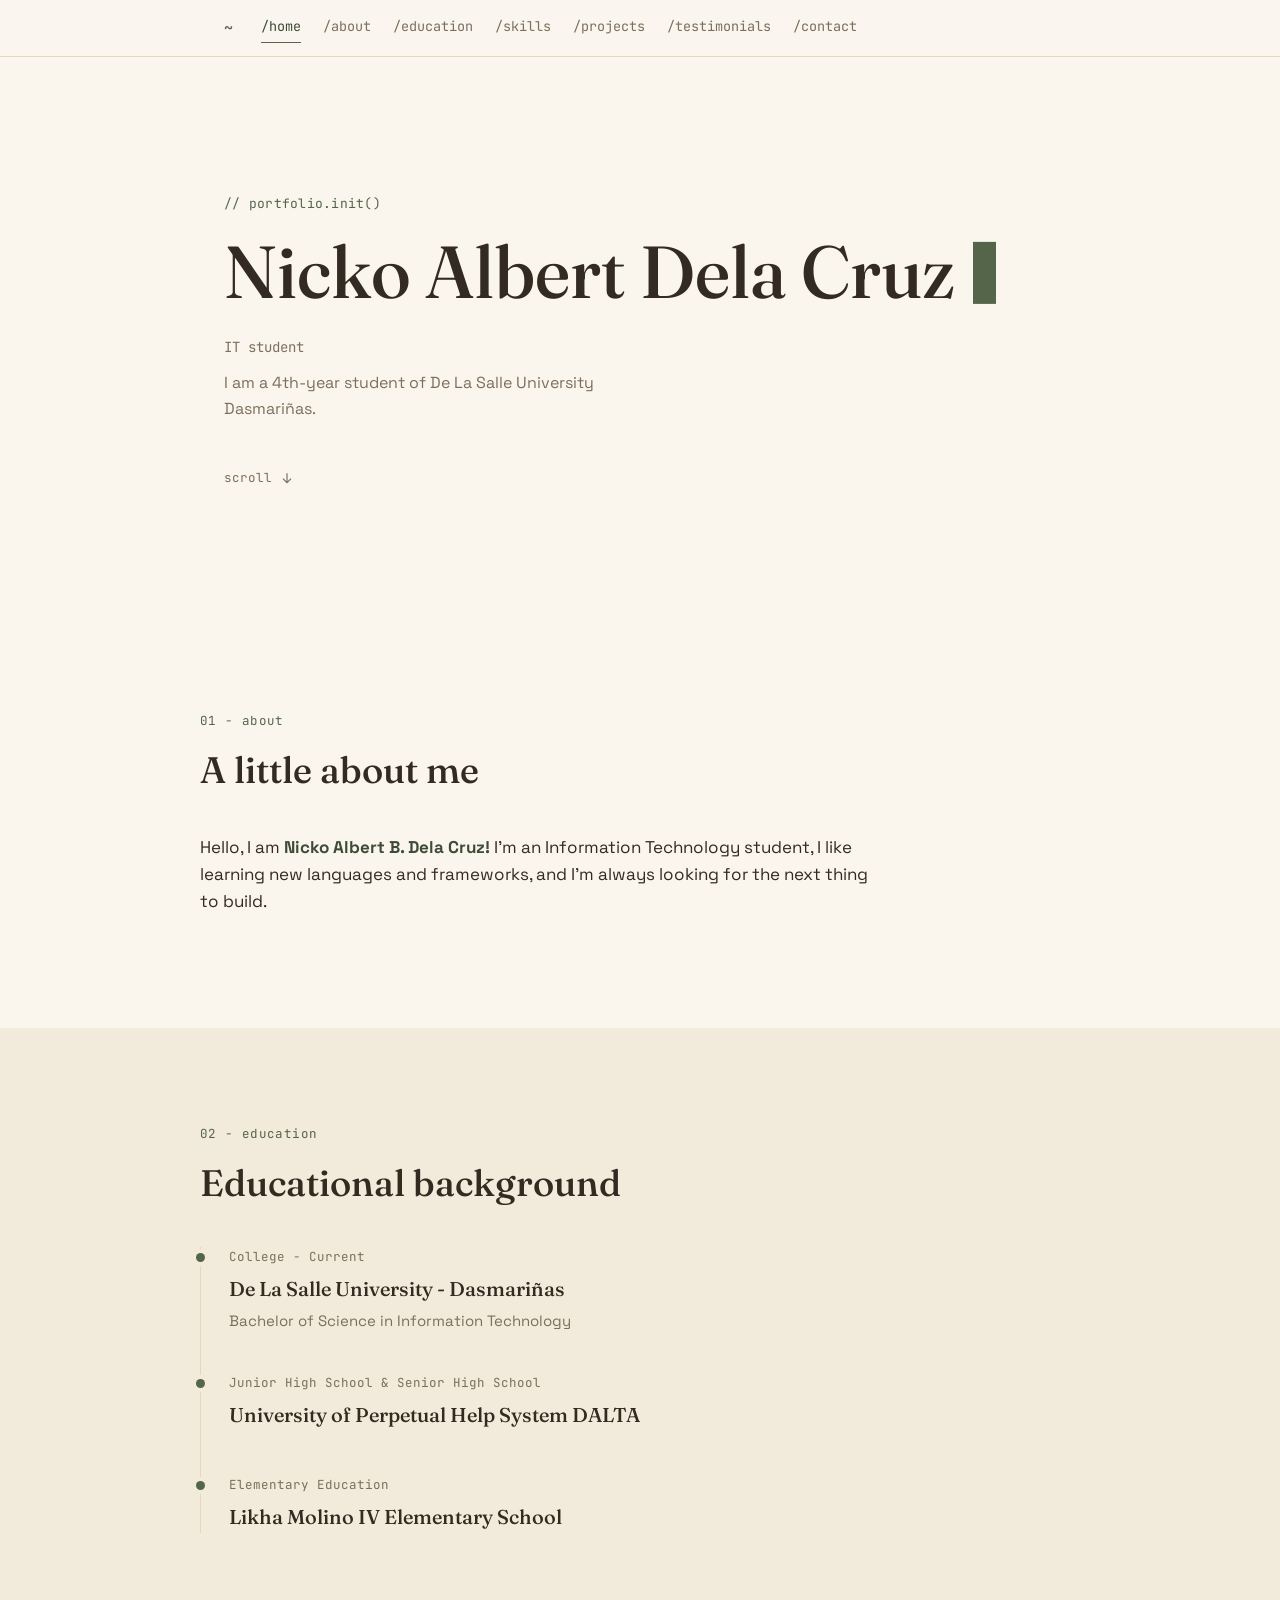
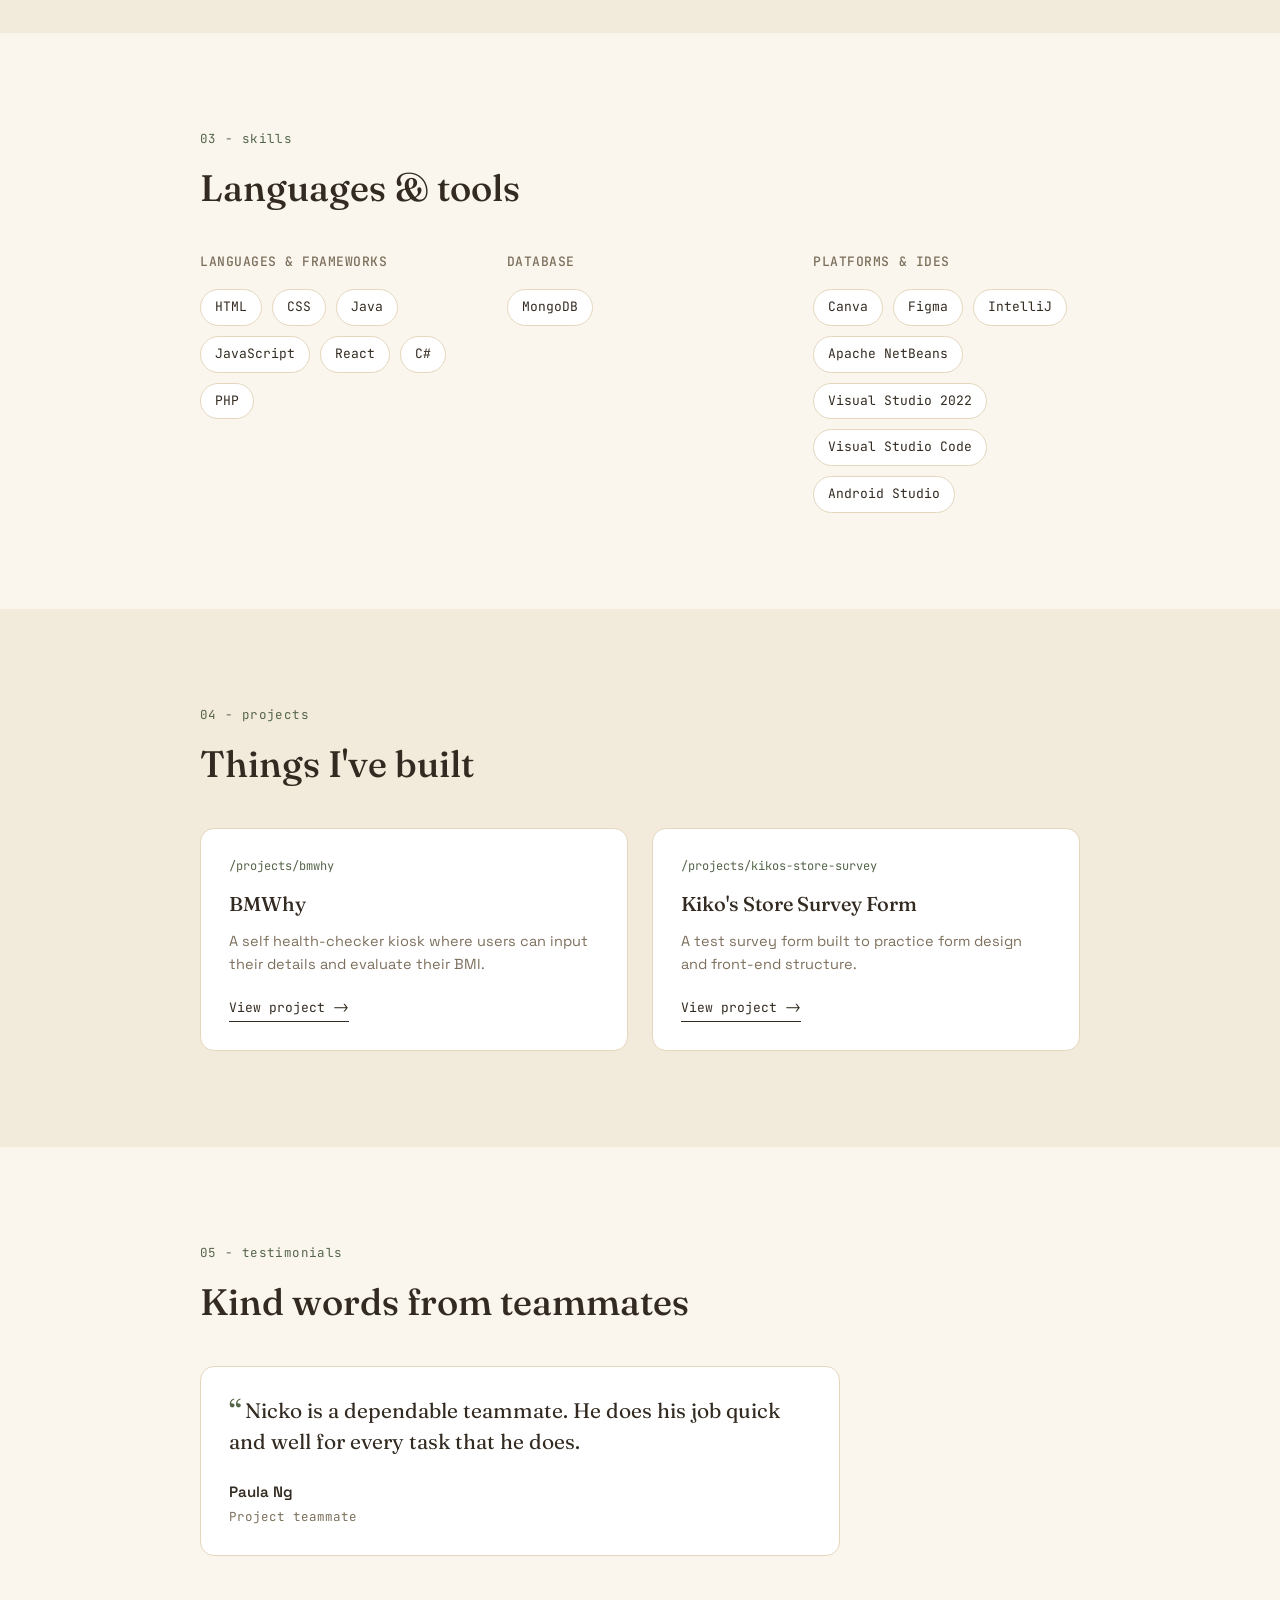
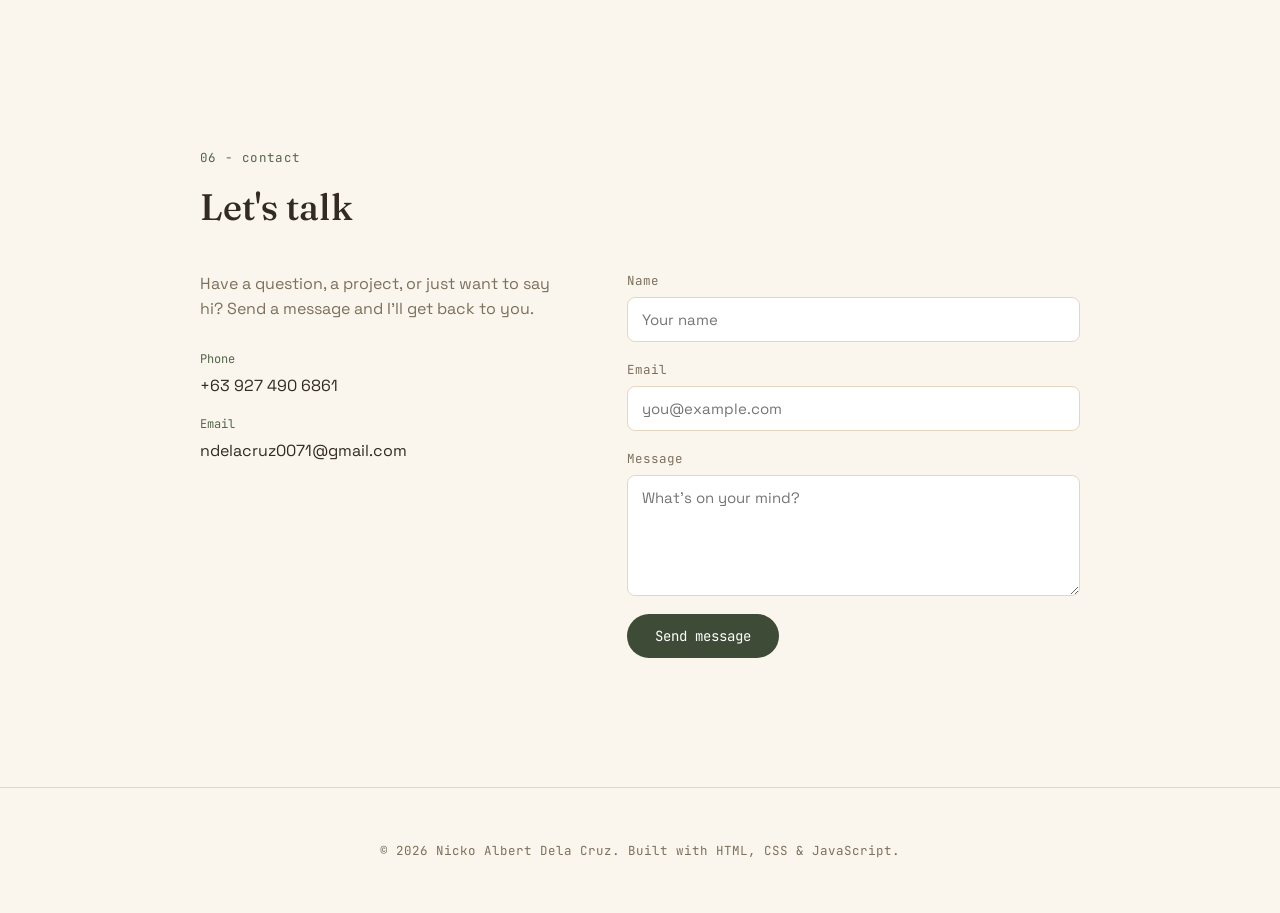
==== commit 1f8ac9bb: "add testimonials from paula" ====
--- a/delacruz-nicko/index.html
+++ b/delacruz-nicko/index.html
@@ -1,18 +1,14 @@
 <!DOCTYPE html>
 <html lang="en">
-
 <head>
   <meta charset="UTF-8">
   <meta name="viewport" content="width=device-width, initial-scale=1.0">
   <title>Nicko Albert Dela Cruz - Portfolio</title>
   <link rel="preconnect" href="https://fonts.googleapis.com">
   <link rel="preconnect" href="https://fonts.gstatic.com" crossorigin>
-  <link
-    href="https://fonts.googleapis.com/css2?family=Fraunces:ital,opsz,wght@0,9..144,400;0,9..144,500;0,9..144,600;1,9..144,500&family=Space+Grotesk:wght@400;500;600&family=JetBrains+Mono:wght@400;500&display=swap"
-    rel="stylesheet">
+  <link href="https://fonts.googleapis.com/css2?family=Fraunces:ital,opsz,wght@0,9..144,400;0,9..144,500;0,9..144,600;1,9..144,500&family=Space+Grotesk:wght@400;500;600&family=JetBrains+Mono:wght@400;500&display=swap" rel="stylesheet">
   <link rel="stylesheet" href="style.css">
 </head>
-
 <body>
   <header class="dirbar" id="dirbar">
     <div class="dirbar-inner">
@@ -43,10 +39,7 @@
       <p class="hero-copy">I am a 4th-year student of De La Salle University Dasmariñas.</p>
       <a href="#about" class="hero-scroll" data-nav>
         <span>scroll</span>
-        <svg width="14" height="14" viewBox="0 0 24 24" fill="none" stroke="currentColor" stroke-width="2"
-          aria-hidden="true">
-          <path d="M12 4v16M5 13l7 7 7-7" />
-        </svg>
+        <svg width="14" height="14" viewBox="0 0 24 24" fill="none" stroke="currentColor" stroke-width="2" aria-hidden="true"><path d="M12 4v16M5 13l7 7 7-7"/></svg>
       </a>
     </section>
 
@@ -100,31 +93,21 @@
           <div class="skills-group">
             <h3 class="skills-heading">Languages &amp; frameworks</h3>
             <ul class="chip-list">
-              <li class="chip">HTML</li>
-              <li class="chip">CSS</li>
-              <li class="chip">Java</li>
-              <li class="chip">JavaScript</li>
-              <li class="chip">React</li>
-              <li class="chip">C#</li>
+              <li class="chip">HTML</li><li class="chip">CSS</li><li class="chip">Java</li>
+              <li class="chip">JavaScript</li><li class="chip">React</li><li class="chip">C#</li>
               <li class="chip">PHP</li>
             </ul>
           </div>
           <div class="skills-group">
             <h3 class="skills-heading">Database</h3>
-            <ul class="chip-list">
-              <li class="chip">MongoDB</li>
-            </ul>
+            <ul class="chip-list"><li class="chip">MongoDB</li></ul>
           </div>
           <div class="skills-group">
             <h3 class="skills-heading">Platforms &amp; IDEs</h3>
             <ul class="chip-list">
-              <li class="chip">Canva</li>
-              <li class="chip">Figma</li>
-              <li class="chip">IntelliJ</li>
-              <li class="chip">Apache NetBeans</li>
-              <li class="chip">Visual Studio 2022</li>
-              <li class="chip">Visual Studio Code</li>
-              <li class="chip">Android Studio</li>
+              <li class="chip">Canva</li><li class="chip">Figma</li><li class="chip">IntelliJ</li>
+              <li class="chip">Apache NetBeans</li><li class="chip">Visual Studio 2022</li>
+              <li class="chip">Visual Studio Code</li><li class="chip">Android Studio</li>
             </ul>
           </div>
         </div>
@@ -139,17 +122,14 @@
           <article class="project-card">
             <p class="project-path">/projects/bmwhy</p>
             <h3 class="project-title">BMWhy</h3>
-            <p class="project-desc">A self health-checker kiosk where users can input their details and evaluate their
-              BMI.</p>
-            <a href="https://dela-cruz-nicko-albert.github.io/health-checker-kiosk/" class="project-link"
-              target="_blank" rel="noopener noreferrer">View project <span aria-hidden="true">-&gt;</span></a>
+            <p class="project-desc">A self health-checker kiosk where users can input their details and evaluate their BMI.</p>
+            <a href="https://dela-cruz-nicko-albert.github.io/health-checker-kiosk/" class="project-link" target="_blank" rel="noopener noreferrer">View project <span aria-hidden="true">-&gt;</span></a>
           </article>
           <article class="project-card">
             <p class="project-path">/projects/kikos-store-survey</p>
             <h3 class="project-title">Kiko's Store Survey Form</h3>
             <p class="project-desc">A test survey form built to practice form design and front-end structure.</p>
-            <a href="https://dela-cruz-nicko-albert.github.io/survey-form/" class="project-link" target="_blank"
-              rel="noopener noreferrer">View project <span aria-hidden="true">-&gt;</span></a>
+            <a href="https://dela-cruz-nicko-albert.github.io/survey-form/" class="project-link" target="_blank" rel="noopener noreferrer">View project <span aria-hidden="true">-&gt;</span></a>
           </article>
         </div>
       </div>
@@ -161,8 +141,8 @@
         <h2 class="section-title">Kind words from teammates</h2>
         <div class="testimonials-grid">
           <article class="testimonial-card">
-            <p class="testimonial-quote">Very energetic teammate, hardworking and spreads positivity all throughout.</p>
-            <p class="testimonial-author">Matthew Sabino</p>
+            <p class="testimonial-quote">Nicko is a dependable teammate. He does his job quick and well for every task that he does.</p>
+            <p class="testimonial-author">Paula Ng</p>
             <p class="testimonial-role">Project teammate</p>
           </article>
         </div>
@@ -176,12 +156,10 @@
         <h2 class="section-title">Let's talk</h2>
         <div class="contact-grid">
           <div class="contact-info">
-            <p class="contact-copy">Have a question, a project, or just want to say hi? Send a message and I'll get back
-              to you.</p>
+            <p class="contact-copy">Have a question, a project, or just want to say hi? Send a message and I'll get back to you.</p>
             <ul class="contact-list">
               <li><span class="contact-label">Phone</span><a href="tel:+639274906861">+63 927 490 6861</a></li>
-              <li><span class="contact-label">Email</span><a
-                  href="mailto:ndelacruz0071@gmail.com">ndelacruz0071@gmail.com</a></li>
+              <li><span class="contact-label">Email</span><a href="mailto:ndelacruz0071@gmail.com">ndelacruz0071@gmail.com</a></li>
             </ul>
           </div>
           <form class="contact-form" id="contact_form" novalidate>
@@ -210,13 +188,9 @@
   </footer>
 
   <button id="back_to_top" class="back-to-top" aria-label="Back to top">
-    <svg width="18" height="18" viewBox="0 0 24 24" fill="none" stroke="currentColor" stroke-width="2.2"
-      aria-hidden="true">
-      <path d="M12 19V5M5 12l7-7 7 7" />
-    </svg>
+    <svg width="18" height="18" viewBox="0 0 24 24" fill="none" stroke="currentColor" stroke-width="2.2" aria-hidden="true"><path d="M12 19V5M5 12l7-7 7 7"/></svg>
   </button>
 
   <script src="script.js"></script>
 </body>
-
-</html>+</html>
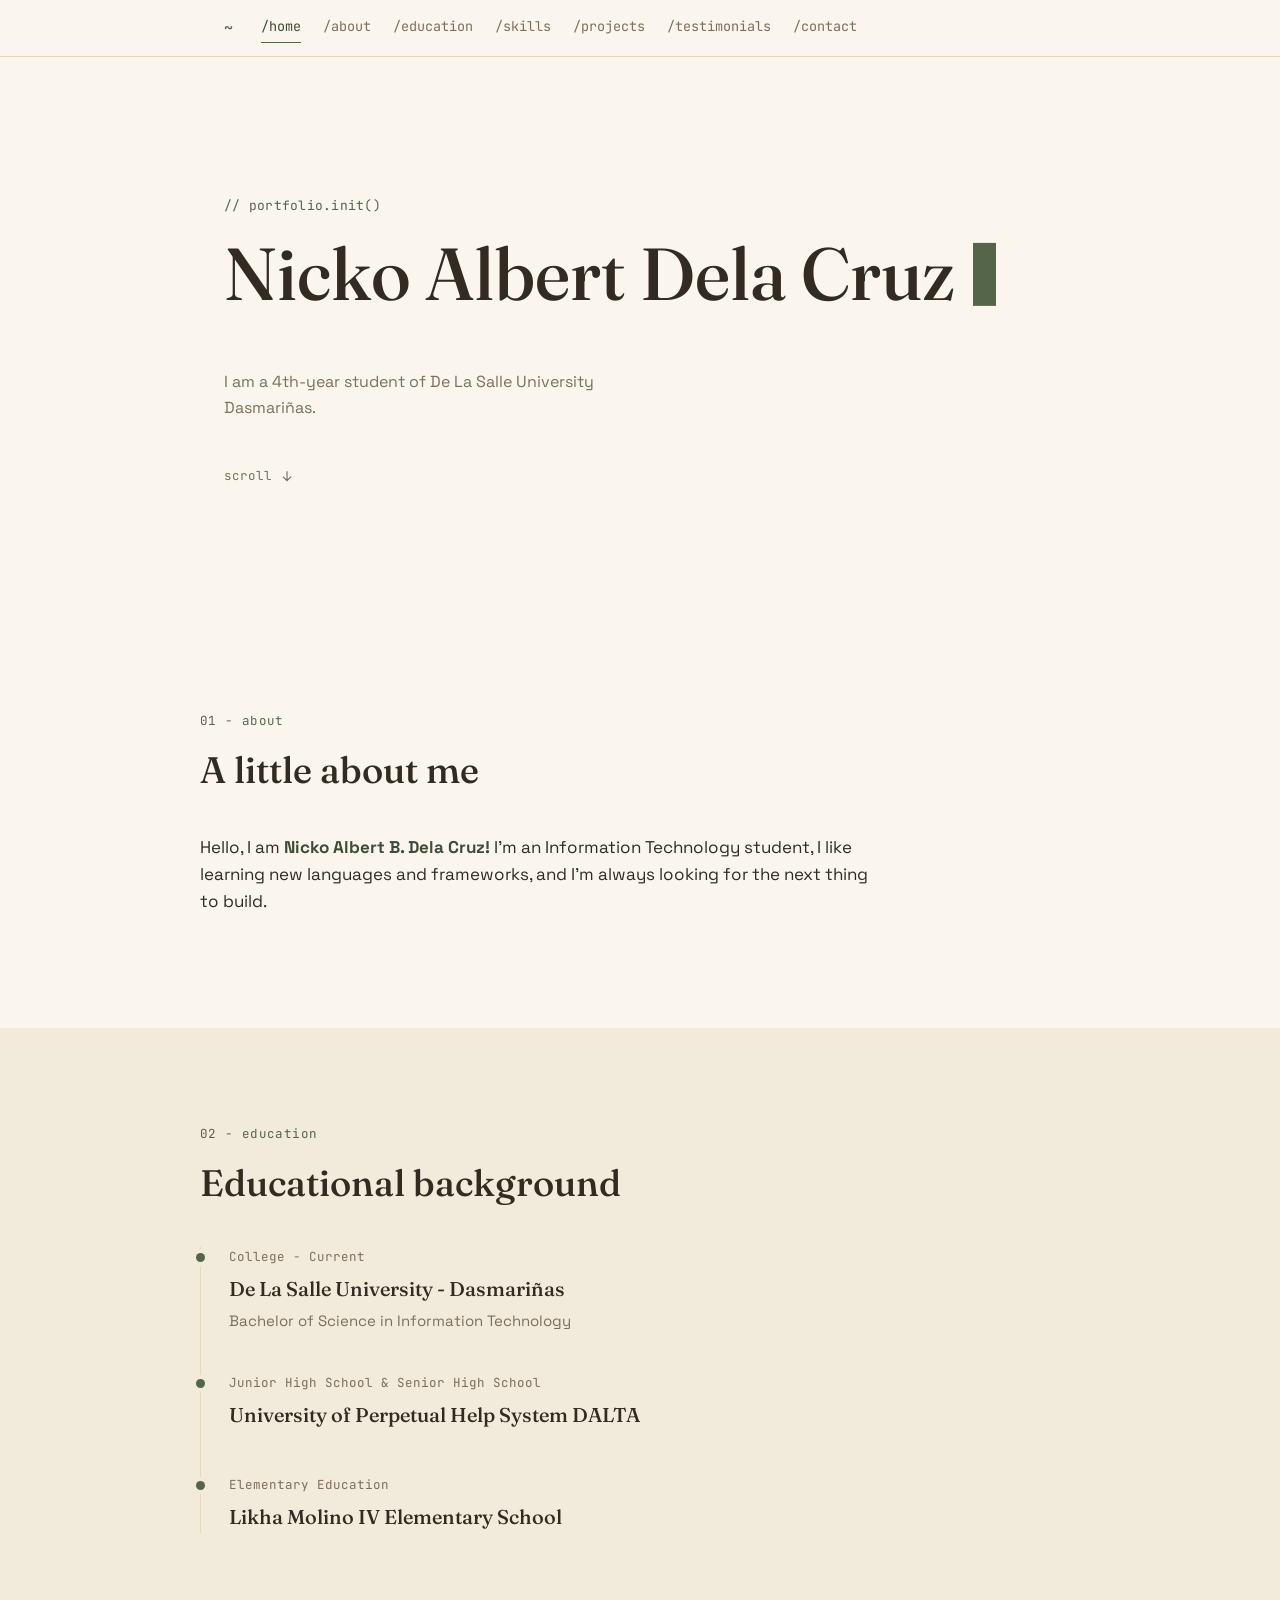
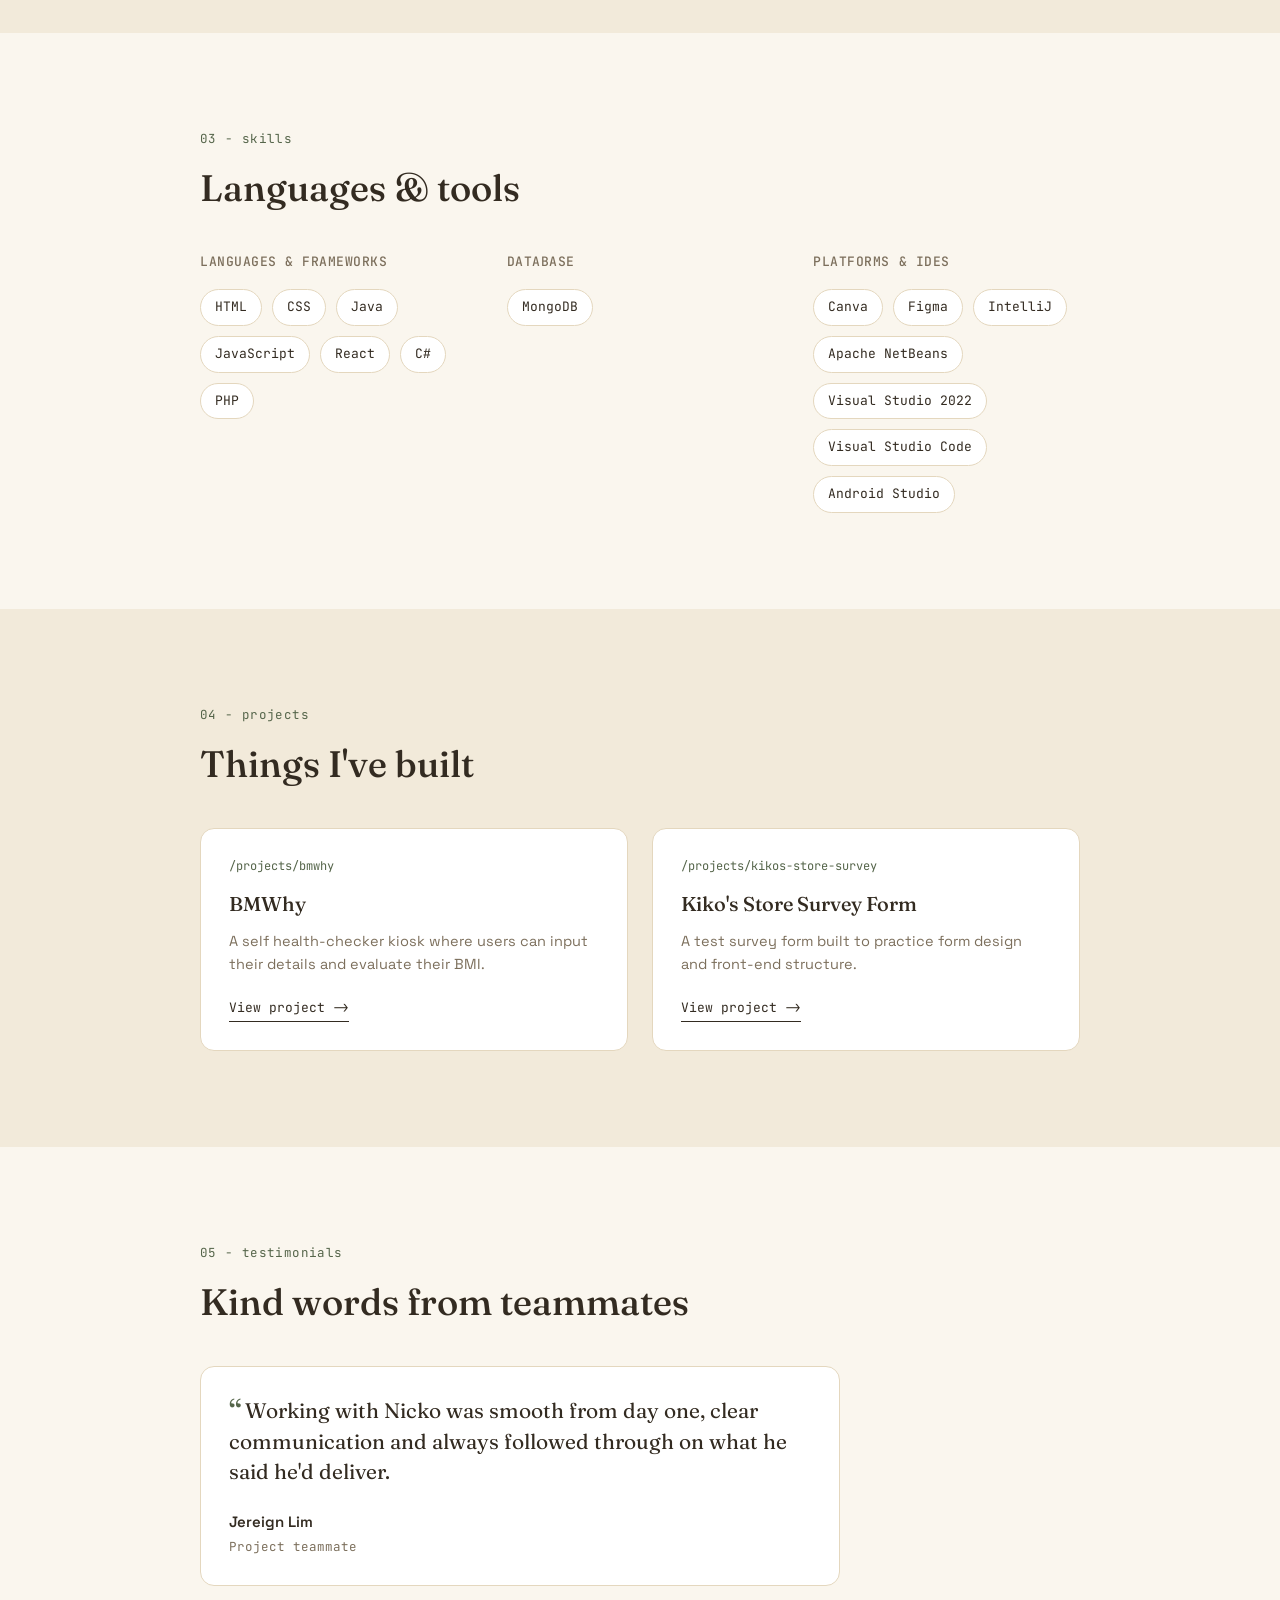
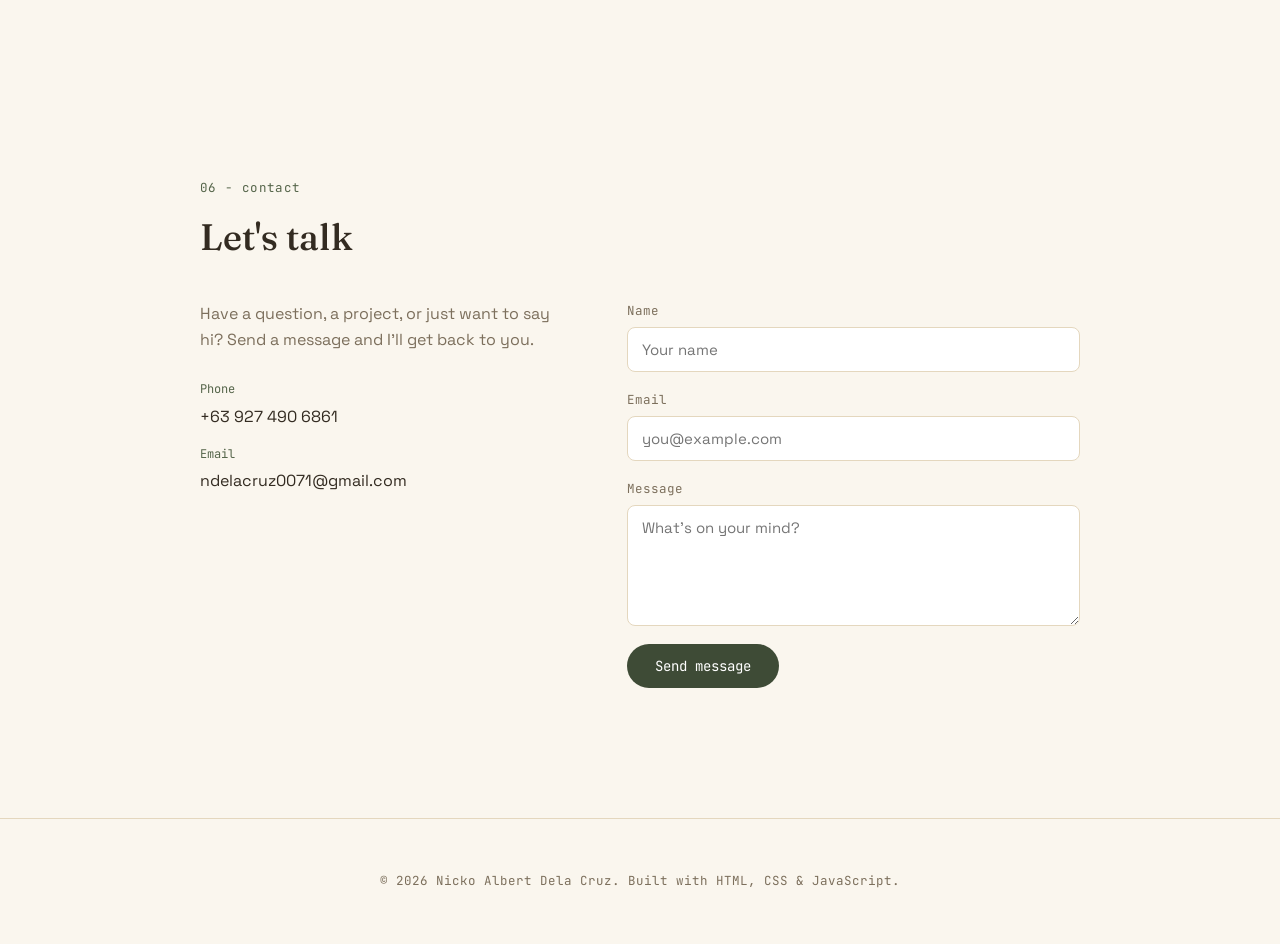
==== commit dd388a0b: "Merge pull request #13 from sabinomatthewryan/lim-testimonials Add testimonials to matt, nicko, and " ====
--- a/delacruz-nicko/index.html
+++ b/delacruz-nicko/index.html
@@ -141,8 +141,8 @@
         <h2 class="section-title">Kind words from teammates</h2>
         <div class="testimonials-grid">
           <article class="testimonial-card">
-            <p class="testimonial-quote">Nicko is a dependable teammate. He does his job quick and well for every task that he does.</p>
-            <p class="testimonial-author">Paula Ng</p>
+            <p class="testimonial-quote">Working with Nicko was smooth from day one, clear communication and always followed through on what he said he'd deliver.</p>
+            <p class="testimonial-author">Jereign Lim</p>
             <p class="testimonial-role">Project teammate</p>
           </article>
         </div>
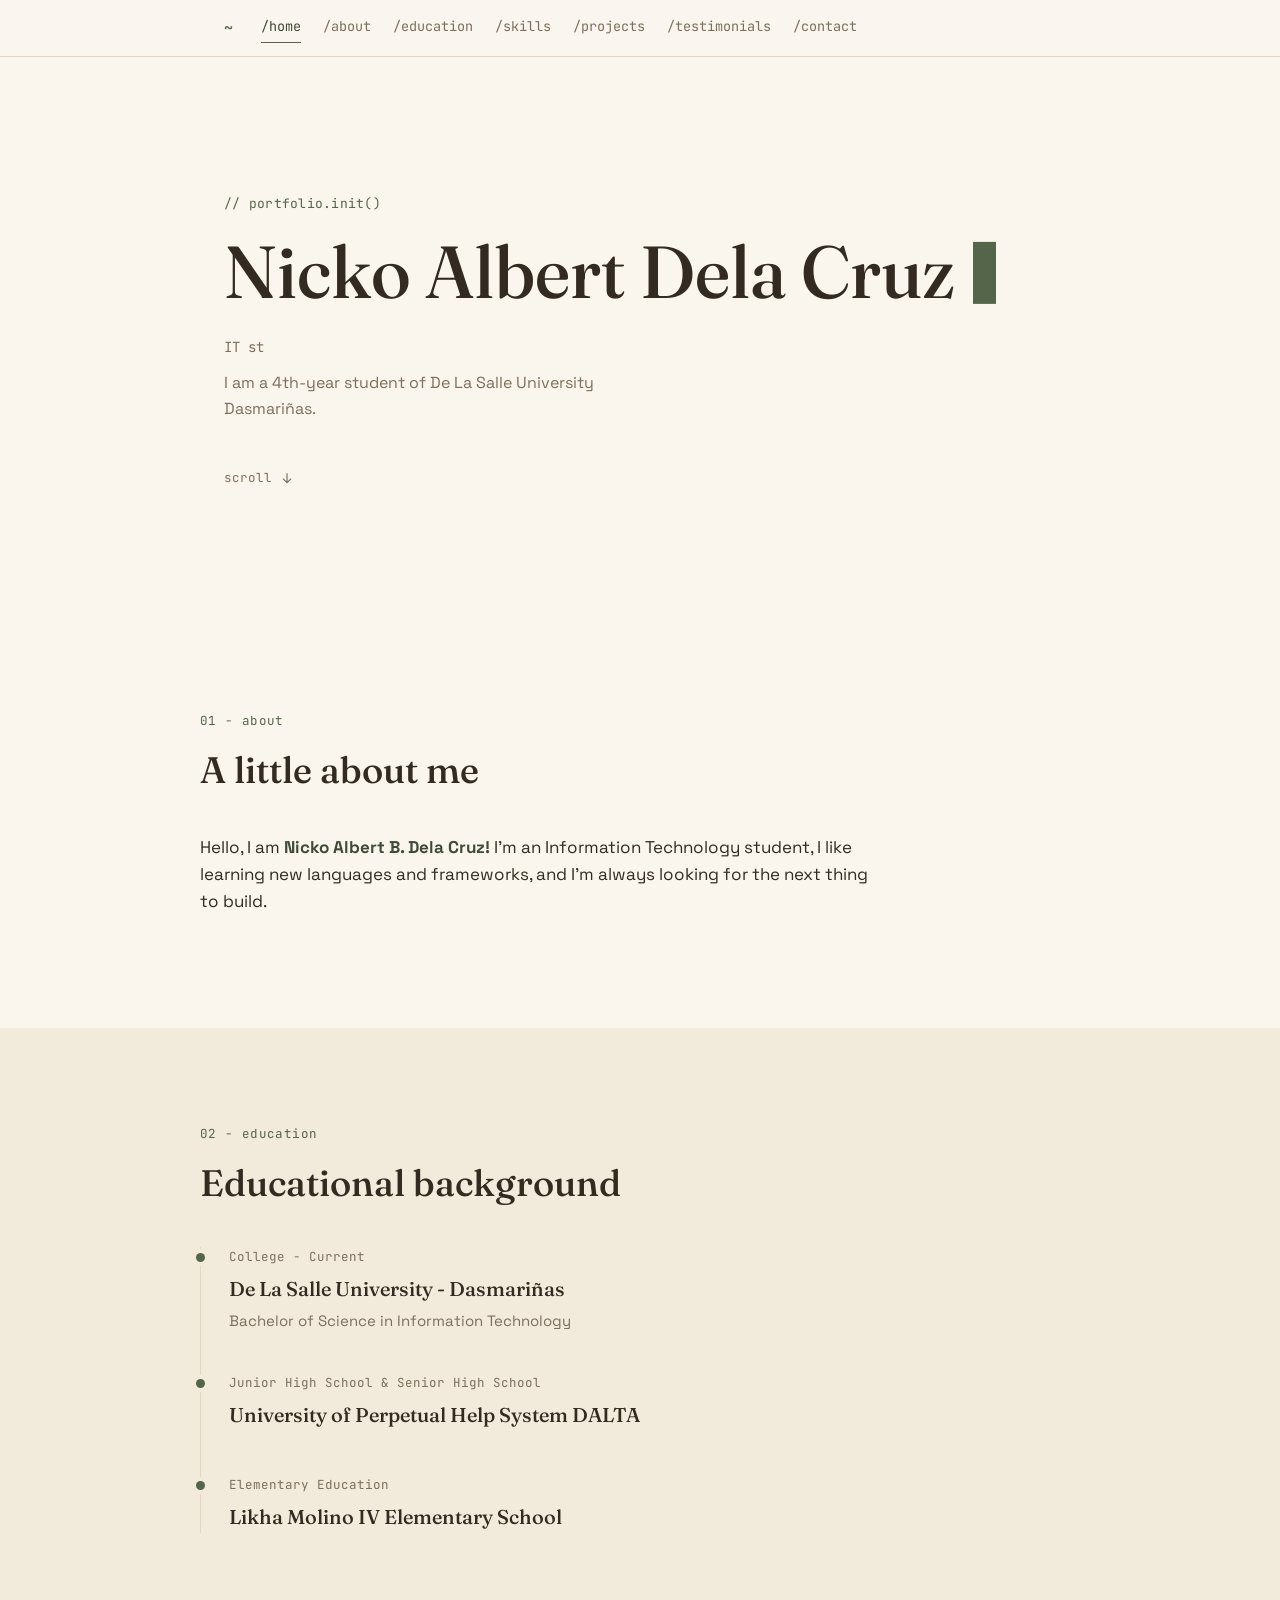
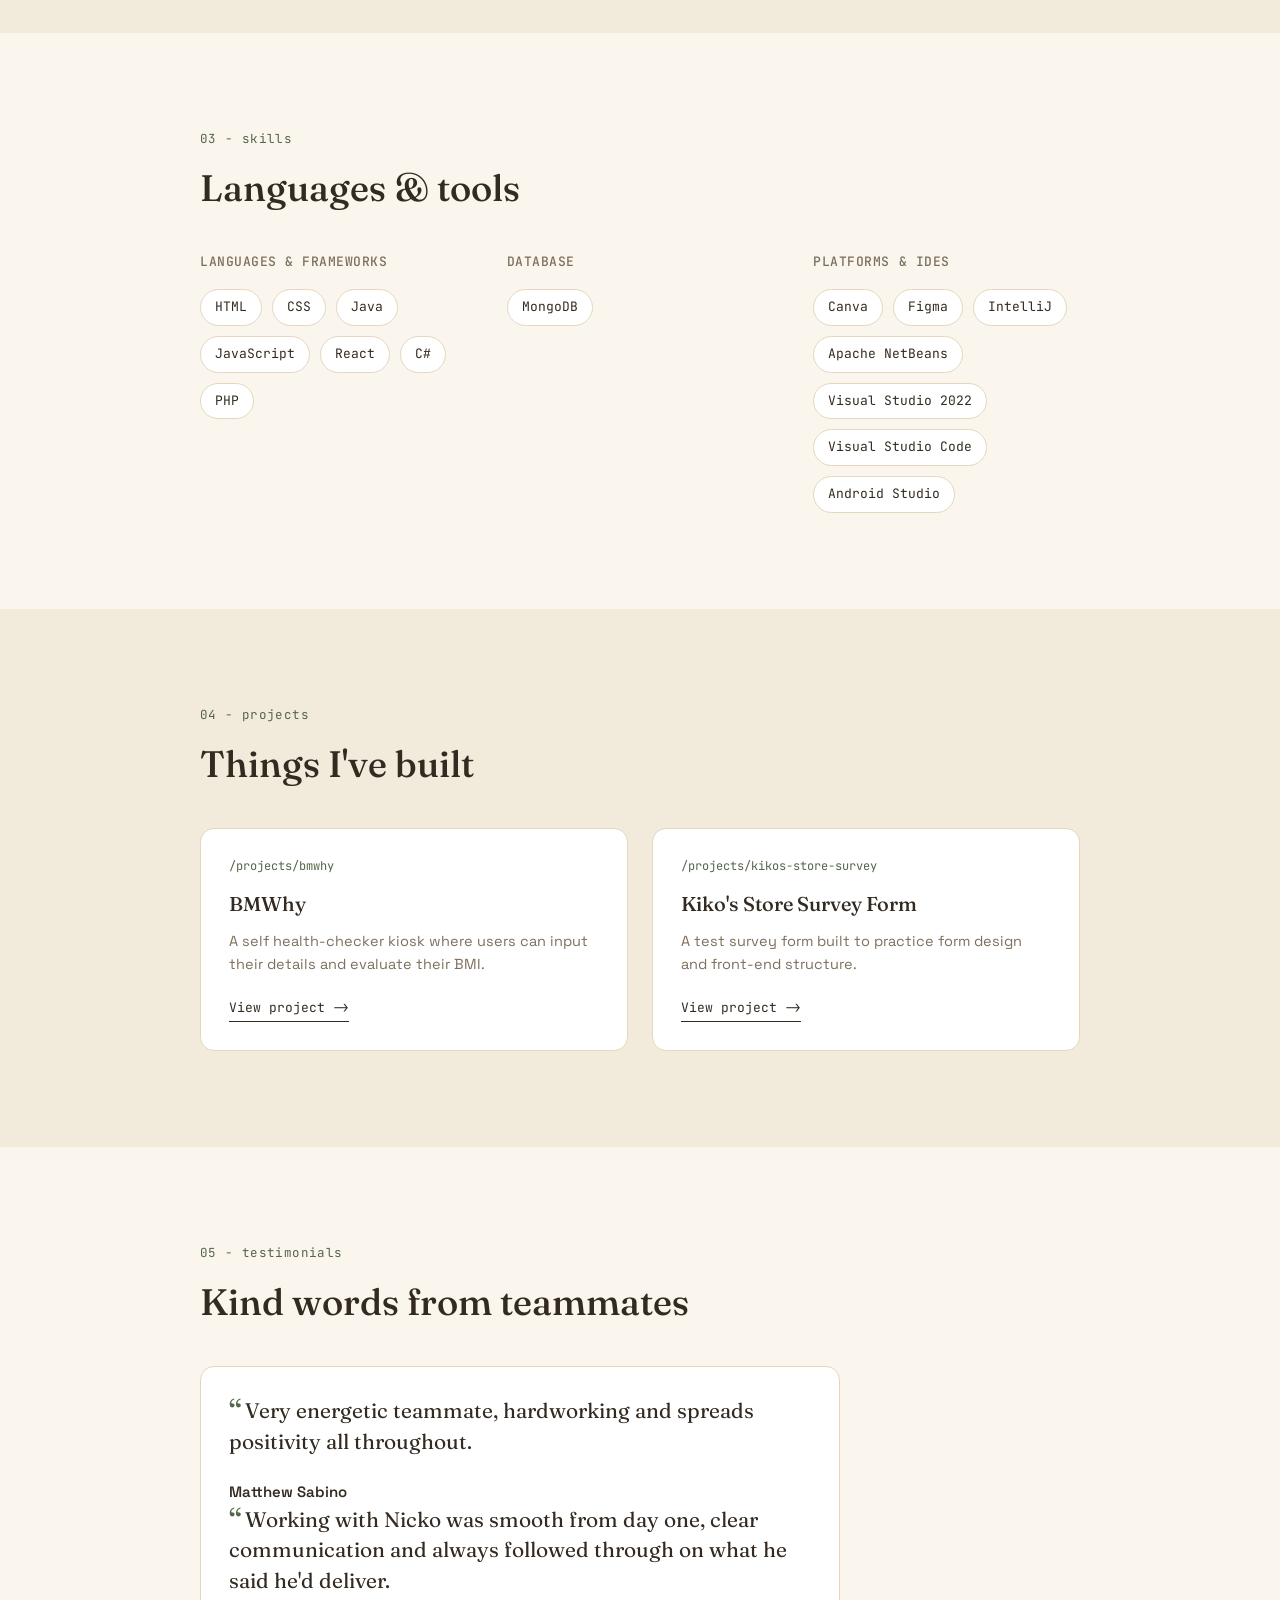
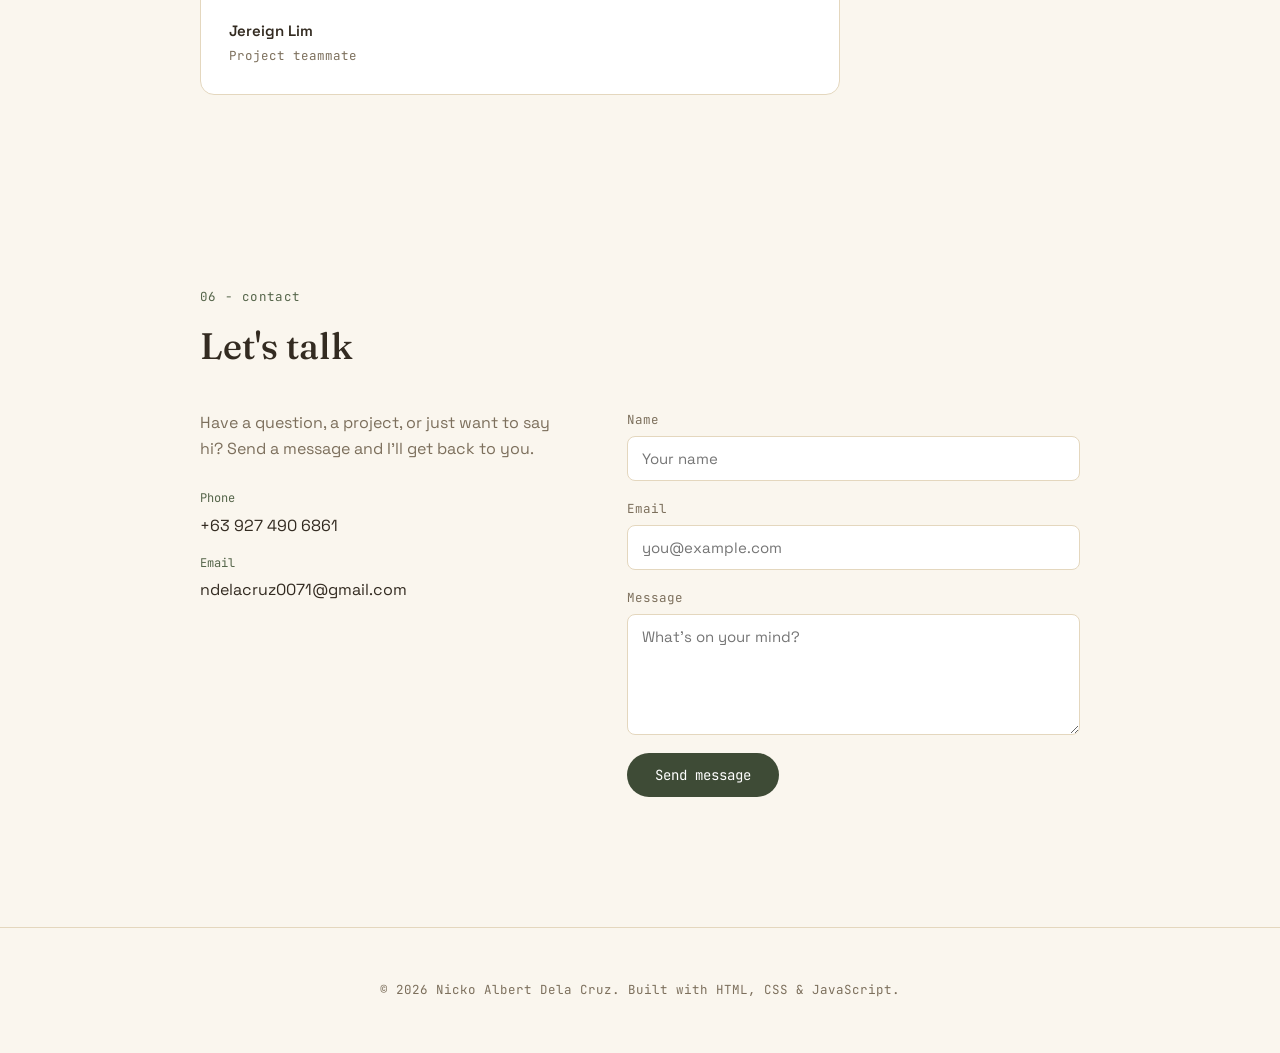
==== commit 98e4c8b0: "Merge branch 'main' into testimonial-sabino" ====
--- a/delacruz-nicko/index.html
+++ b/delacruz-nicko/index.html
@@ -1,14 +1,18 @@
 <!DOCTYPE html>
 <html lang="en">
+
 <head>
   <meta charset="UTF-8">
   <meta name="viewport" content="width=device-width, initial-scale=1.0">
   <title>Nicko Albert Dela Cruz - Portfolio</title>
   <link rel="preconnect" href="https://fonts.googleapis.com">
   <link rel="preconnect" href="https://fonts.gstatic.com" crossorigin>
-  <link href="https://fonts.googleapis.com/css2?family=Fraunces:ital,opsz,wght@0,9..144,400;0,9..144,500;0,9..144,600;1,9..144,500&family=Space+Grotesk:wght@400;500;600&family=JetBrains+Mono:wght@400;500&display=swap" rel="stylesheet">
+  <link
+    href="https://fonts.googleapis.com/css2?family=Fraunces:ital,opsz,wght@0,9..144,400;0,9..144,500;0,9..144,600;1,9..144,500&family=Space+Grotesk:wght@400;500;600&family=JetBrains+Mono:wght@400;500&display=swap"
+    rel="stylesheet">
   <link rel="stylesheet" href="style.css">
 </head>
+
 <body>
   <header class="dirbar" id="dirbar">
     <div class="dirbar-inner">
@@ -39,7 +43,10 @@
       <p class="hero-copy">I am a 4th-year student of De La Salle University Dasmariñas.</p>
       <a href="#about" class="hero-scroll" data-nav>
         <span>scroll</span>
-        <svg width="14" height="14" viewBox="0 0 24 24" fill="none" stroke="currentColor" stroke-width="2" aria-hidden="true"><path d="M12 4v16M5 13l7 7 7-7"/></svg>
+        <svg width="14" height="14" viewBox="0 0 24 24" fill="none" stroke="currentColor" stroke-width="2"
+          aria-hidden="true">
+          <path d="M12 4v16M5 13l7 7 7-7" />
+        </svg>
       </a>
     </section>
 
@@ -93,21 +100,31 @@
           <div class="skills-group">
             <h3 class="skills-heading">Languages &amp; frameworks</h3>
             <ul class="chip-list">
-              <li class="chip">HTML</li><li class="chip">CSS</li><li class="chip">Java</li>
-              <li class="chip">JavaScript</li><li class="chip">React</li><li class="chip">C#</li>
+              <li class="chip">HTML</li>
+              <li class="chip">CSS</li>
+              <li class="chip">Java</li>
+              <li class="chip">JavaScript</li>
+              <li class="chip">React</li>
+              <li class="chip">C#</li>
               <li class="chip">PHP</li>
             </ul>
           </div>
           <div class="skills-group">
             <h3 class="skills-heading">Database</h3>
-            <ul class="chip-list"><li class="chip">MongoDB</li></ul>
+            <ul class="chip-list">
+              <li class="chip">MongoDB</li>
+            </ul>
           </div>
           <div class="skills-group">
             <h3 class="skills-heading">Platforms &amp; IDEs</h3>
             <ul class="chip-list">
-              <li class="chip">Canva</li><li class="chip">Figma</li><li class="chip">IntelliJ</li>
-              <li class="chip">Apache NetBeans</li><li class="chip">Visual Studio 2022</li>
-              <li class="chip">Visual Studio Code</li><li class="chip">Android Studio</li>
+              <li class="chip">Canva</li>
+              <li class="chip">Figma</li>
+              <li class="chip">IntelliJ</li>
+              <li class="chip">Apache NetBeans</li>
+              <li class="chip">Visual Studio 2022</li>
+              <li class="chip">Visual Studio Code</li>
+              <li class="chip">Android Studio</li>
             </ul>
           </div>
         </div>
@@ -122,14 +139,17 @@
           <article class="project-card">
             <p class="project-path">/projects/bmwhy</p>
             <h3 class="project-title">BMWhy</h3>
-            <p class="project-desc">A self health-checker kiosk where users can input their details and evaluate their BMI.</p>
-            <a href="https://dela-cruz-nicko-albert.github.io/health-checker-kiosk/" class="project-link" target="_blank" rel="noopener noreferrer">View project <span aria-hidden="true">-&gt;</span></a>
+            <p class="project-desc">A self health-checker kiosk where users can input their details and evaluate their
+              BMI.</p>
+            <a href="https://dela-cruz-nicko-albert.github.io/health-checker-kiosk/" class="project-link"
+              target="_blank" rel="noopener noreferrer">View project <span aria-hidden="true">-&gt;</span></a>
           </article>
           <article class="project-card">
             <p class="project-path">/projects/kikos-store-survey</p>
             <h3 class="project-title">Kiko's Store Survey Form</h3>
             <p class="project-desc">A test survey form built to practice form design and front-end structure.</p>
-            <a href="https://dela-cruz-nicko-albert.github.io/survey-form/" class="project-link" target="_blank" rel="noopener noreferrer">View project <span aria-hidden="true">-&gt;</span></a>
+            <a href="https://dela-cruz-nicko-albert.github.io/survey-form/" class="project-link" target="_blank"
+              rel="noopener noreferrer">View project <span aria-hidden="true">-&gt;</span></a>
           </article>
         </div>
       </div>
@@ -141,6 +161,8 @@
         <h2 class="section-title">Kind words from teammates</h2>
         <div class="testimonials-grid">
           <article class="testimonial-card">
+            <p class="testimonial-quote">Very energetic teammate, hardworking and spreads positivity all throughout.</p>
+            <p class="testimonial-author">Matthew Sabino</p>
             <p class="testimonial-quote">Working with Nicko was smooth from day one, clear communication and always followed through on what he said he'd deliver.</p>
             <p class="testimonial-author">Jereign Lim</p>
             <p class="testimonial-role">Project teammate</p>
@@ -156,10 +178,12 @@
         <h2 class="section-title">Let's talk</h2>
         <div class="contact-grid">
           <div class="contact-info">
-            <p class="contact-copy">Have a question, a project, or just want to say hi? Send a message and I'll get back to you.</p>
+            <p class="contact-copy">Have a question, a project, or just want to say hi? Send a message and I'll get back
+              to you.</p>
             <ul class="contact-list">
               <li><span class="contact-label">Phone</span><a href="tel:+639274906861">+63 927 490 6861</a></li>
-              <li><span class="contact-label">Email</span><a href="mailto:ndelacruz0071@gmail.com">ndelacruz0071@gmail.com</a></li>
+              <li><span class="contact-label">Email</span><a
+                  href="mailto:ndelacruz0071@gmail.com">ndelacruz0071@gmail.com</a></li>
             </ul>
           </div>
           <form class="contact-form" id="contact_form" novalidate>
@@ -188,9 +212,13 @@
   </footer>
 
   <button id="back_to_top" class="back-to-top" aria-label="Back to top">
-    <svg width="18" height="18" viewBox="0 0 24 24" fill="none" stroke="currentColor" stroke-width="2.2" aria-hidden="true"><path d="M12 19V5M5 12l7-7 7 7"/></svg>
+    <svg width="18" height="18" viewBox="0 0 24 24" fill="none" stroke="currentColor" stroke-width="2.2"
+      aria-hidden="true">
+      <path d="M12 19V5M5 12l7-7 7 7" />
+    </svg>
   </button>
 
   <script src="script.js"></script>
 </body>
-</html>
+
+</html>
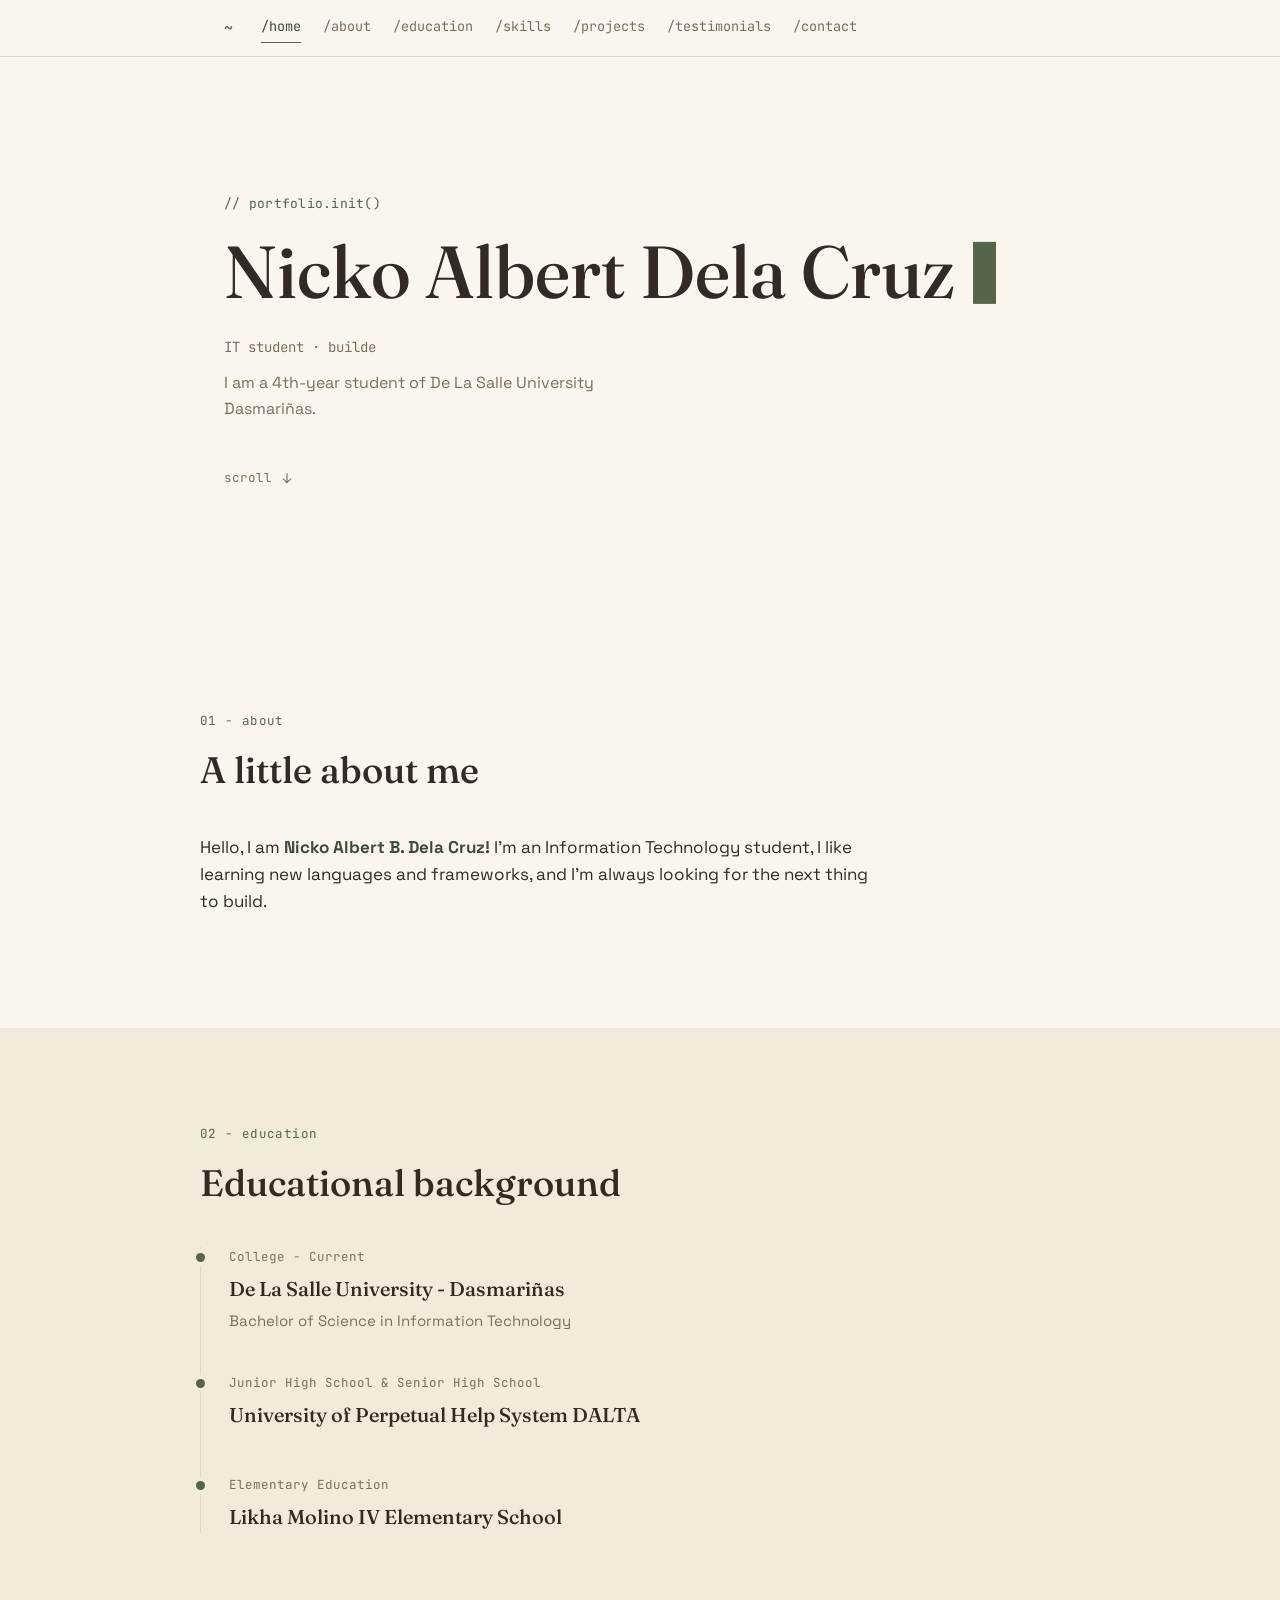
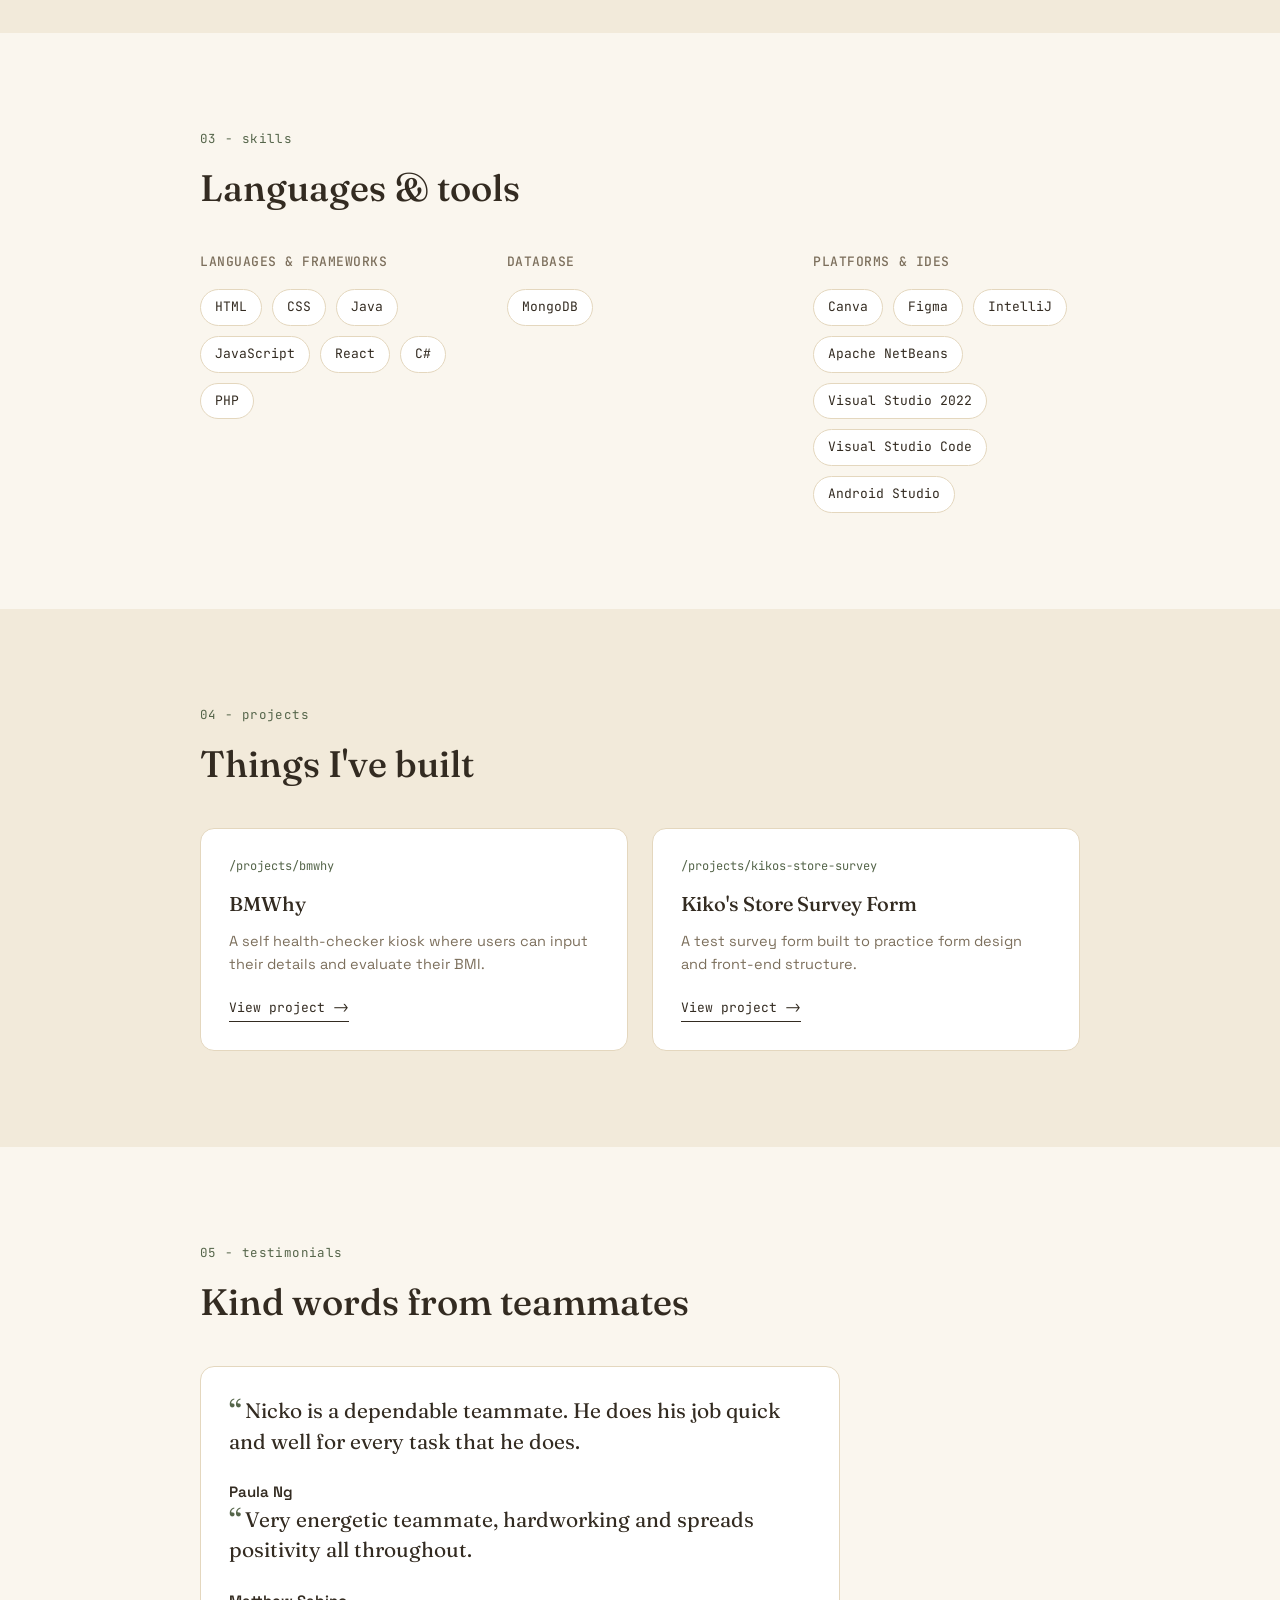
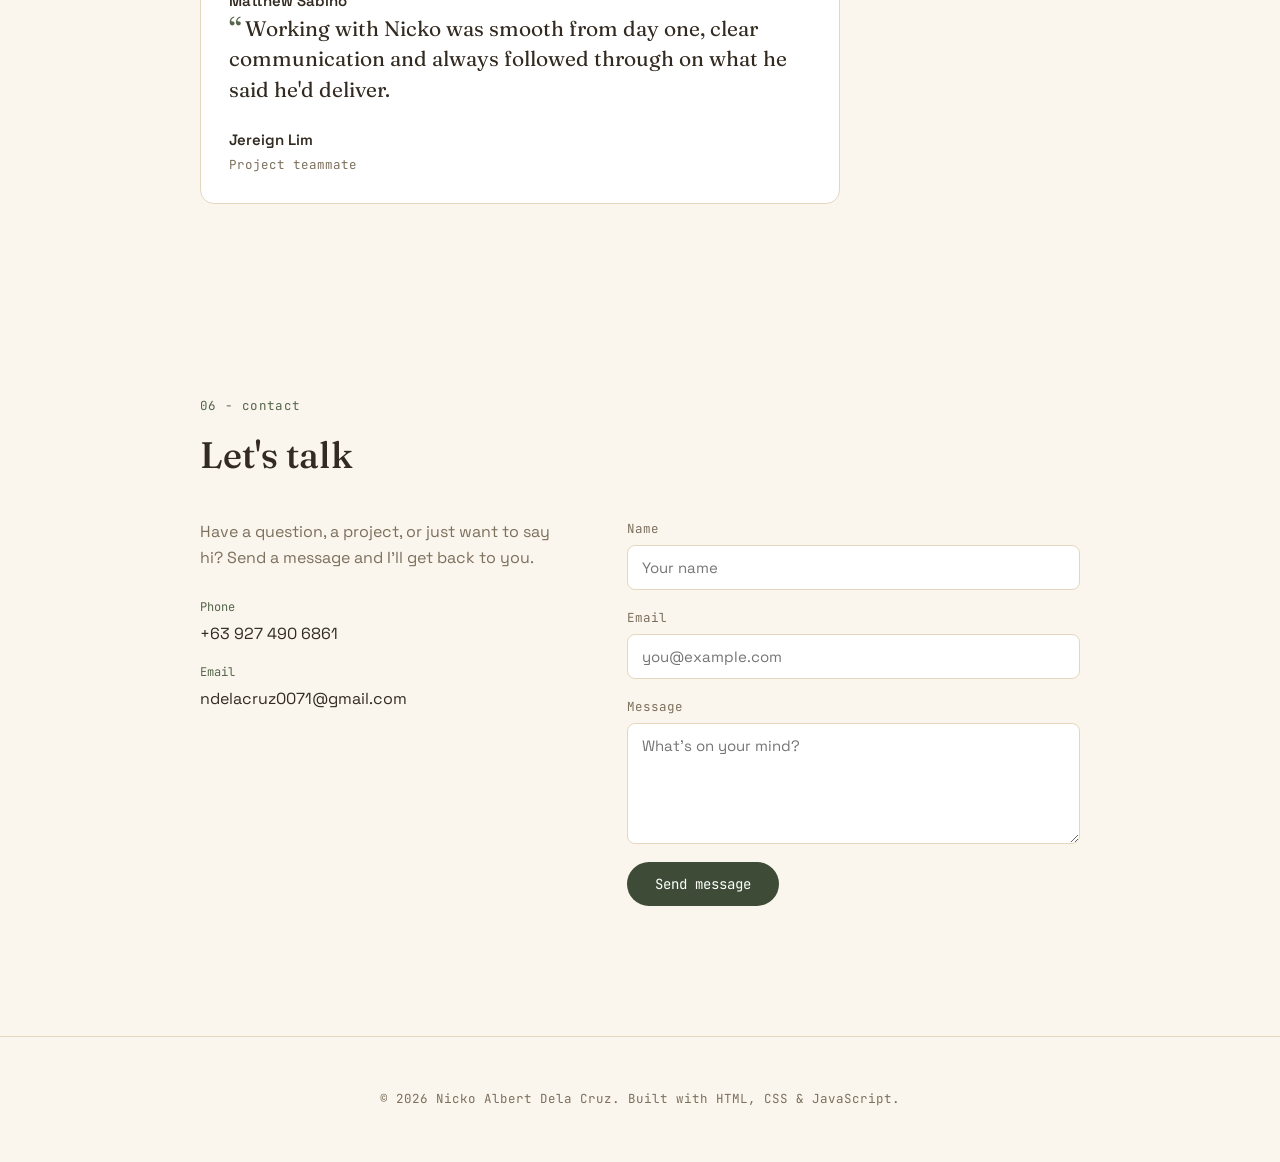
==== commit 4fa96ed5: "Merge branch 'main' into ng-testimonial" ====
--- a/delacruz-nicko/index.html
+++ b/delacruz-nicko/index.html
@@ -161,6 +161,8 @@
         <h2 class="section-title">Kind words from teammates</h2>
         <div class="testimonials-grid">
           <article class="testimonial-card">
+            <p class="testimonial-quote">Nicko is a dependable teammate. He does his job quick and well for every task that he does.</p>
+            <p class="testimonial-author">Paula Ng</p>
             <p class="testimonial-quote">Very energetic teammate, hardworking and spreads positivity all throughout.</p>
             <p class="testimonial-author">Matthew Sabino</p>
             <p class="testimonial-quote">Working with Nicko was smooth from day one, clear communication and always followed through on what he said he'd deliver.</p>
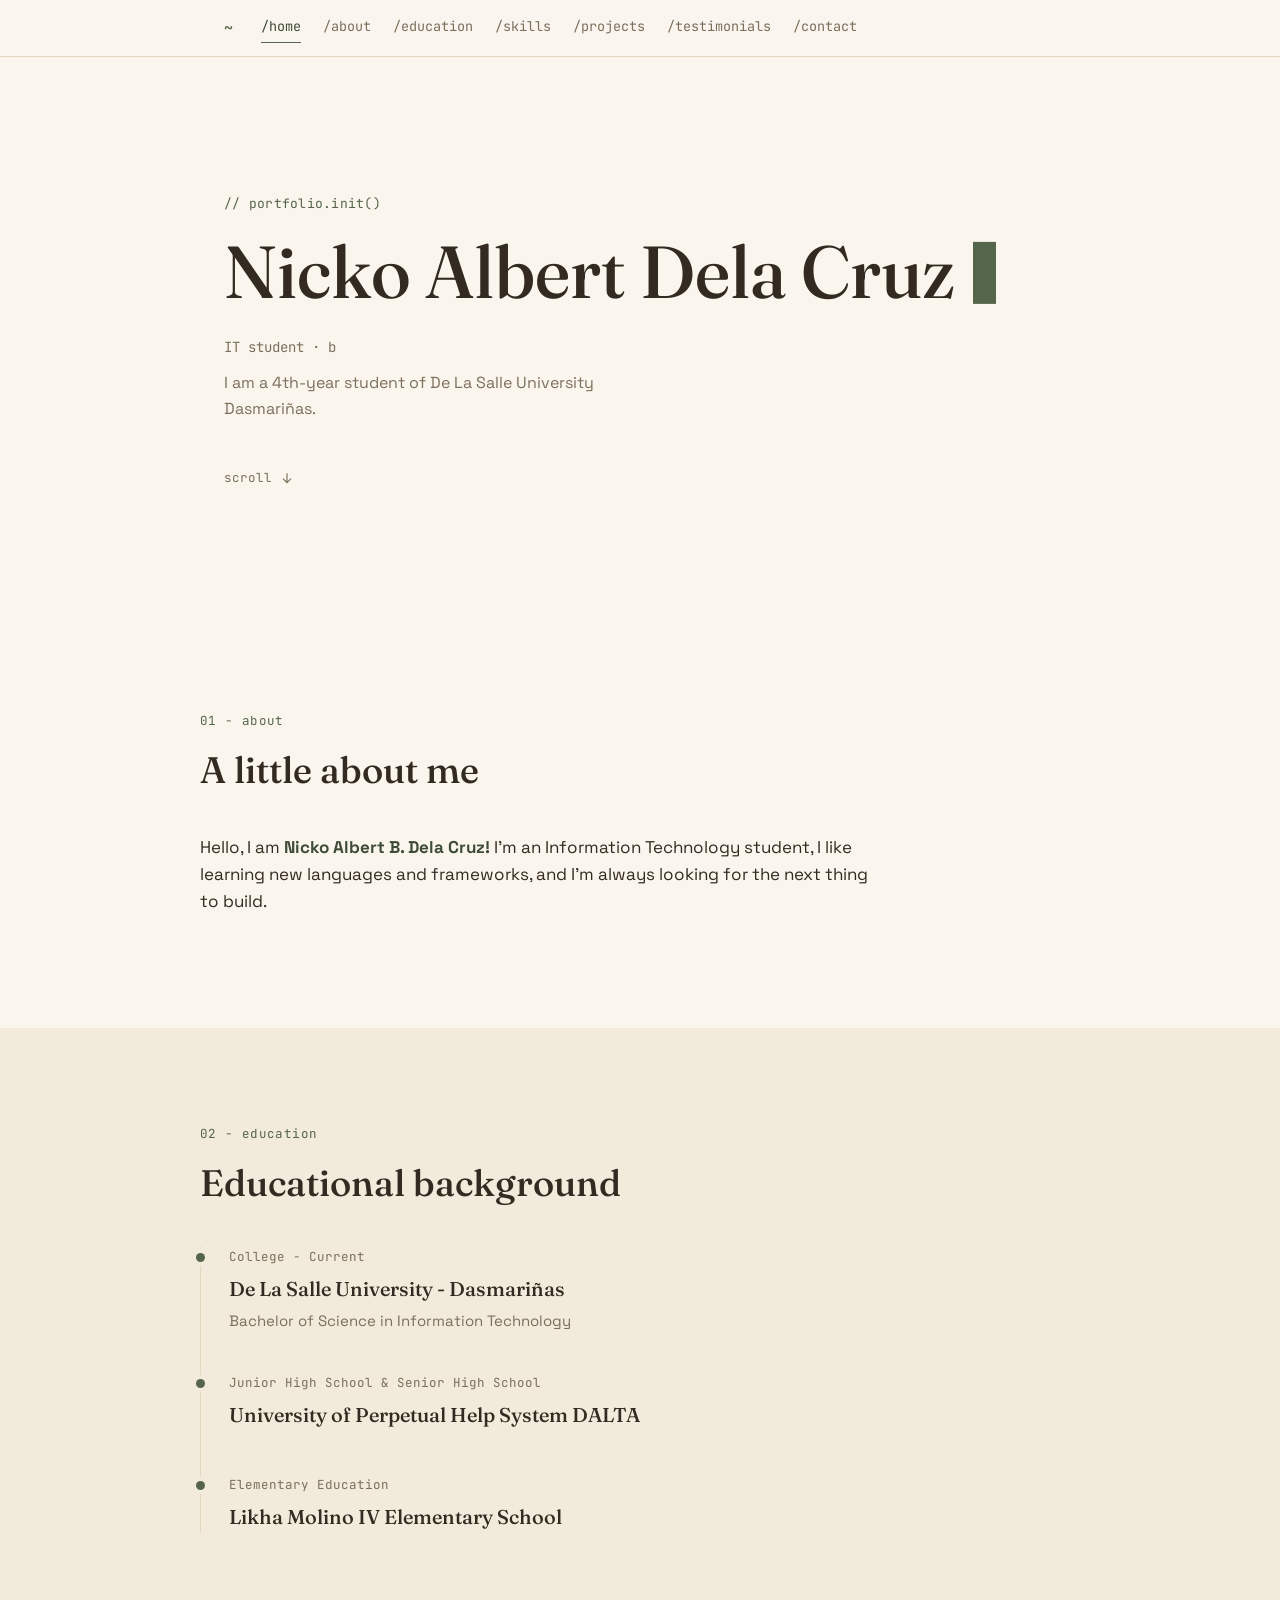
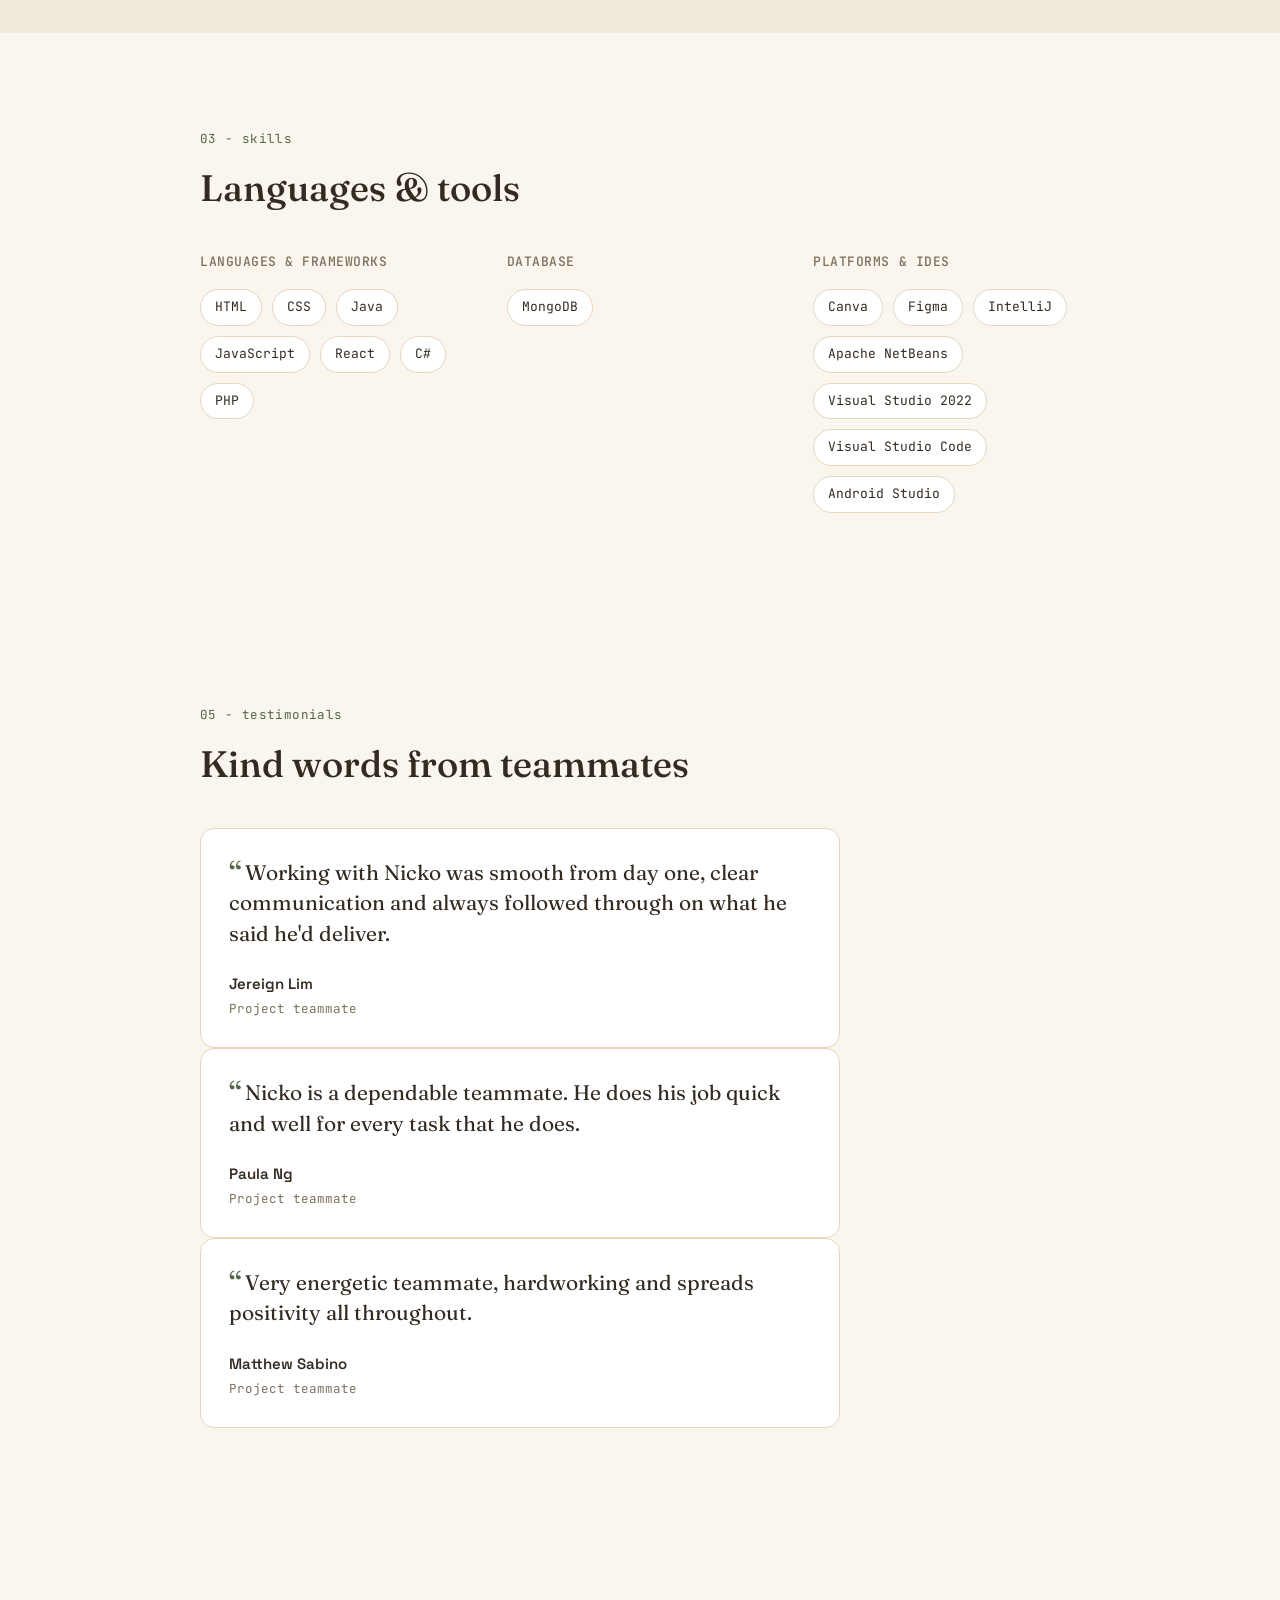
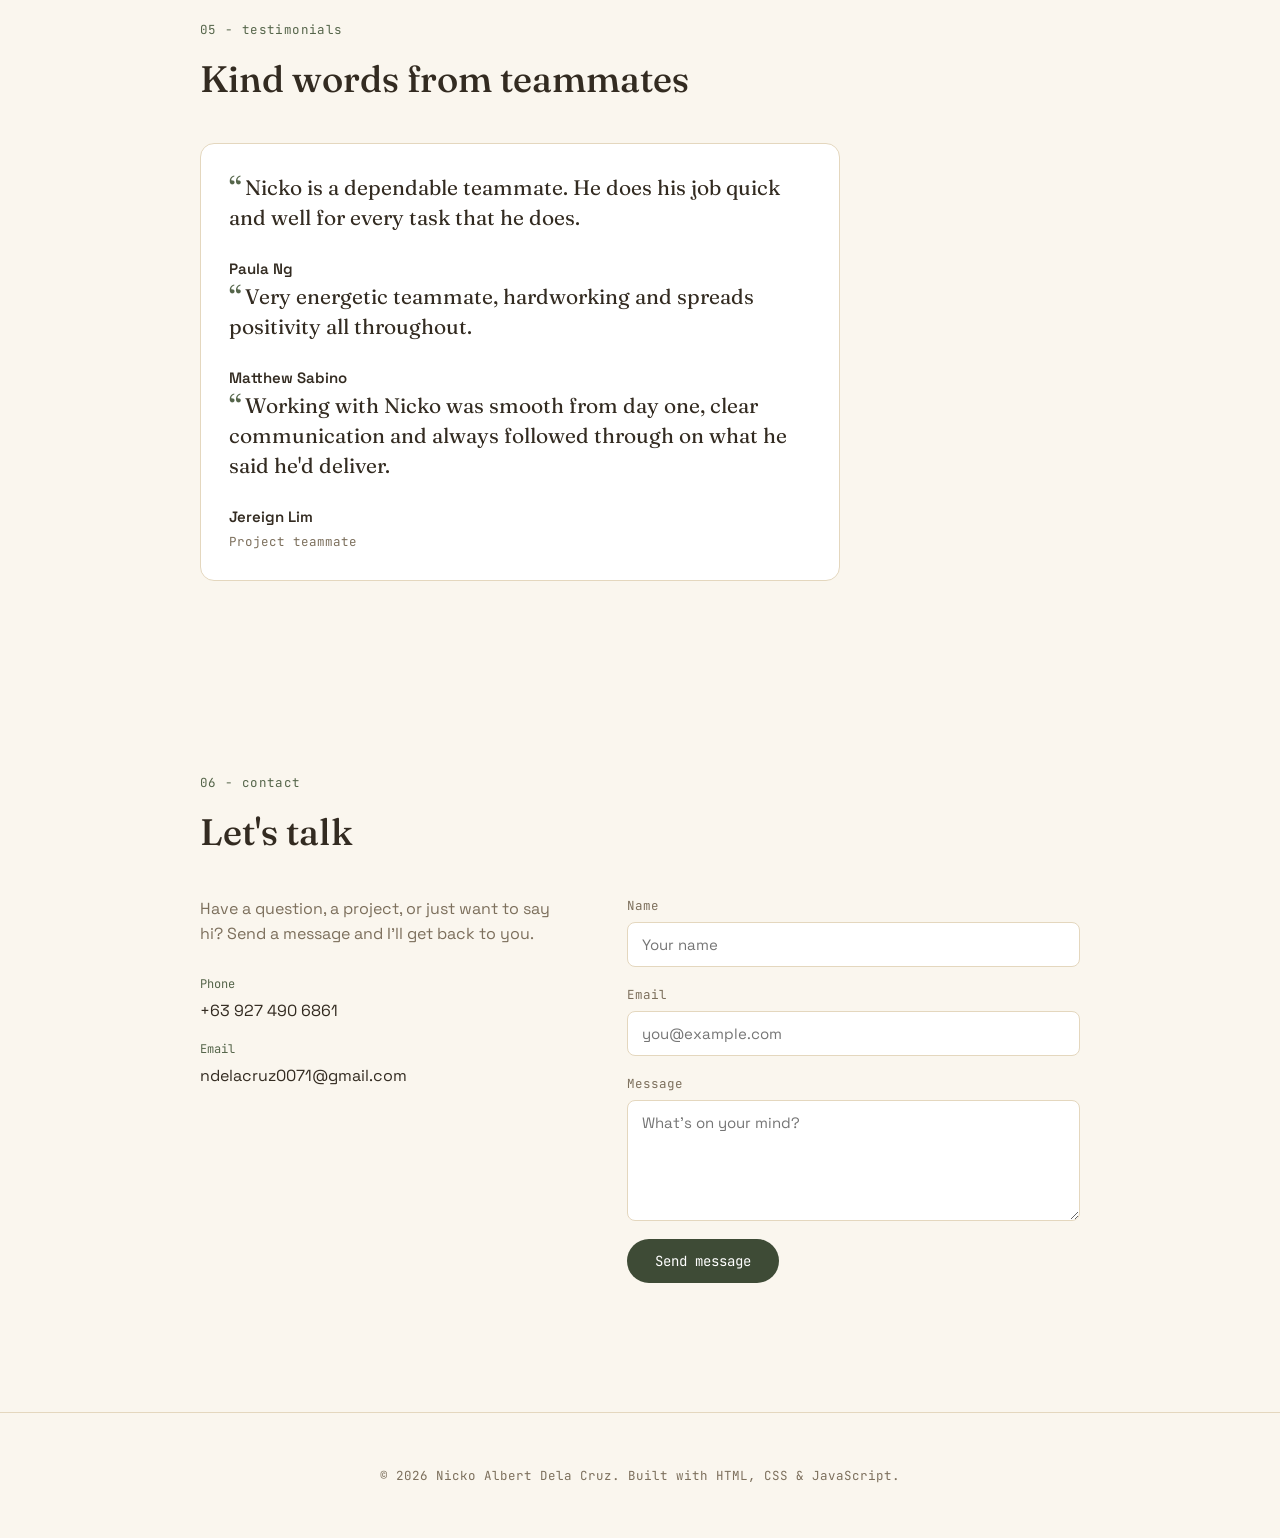
==== commit c782ca4b: "Update testimonials section with new quotes and restructure layout" ====
--- a/delacruz-nicko/index.html
+++ b/delacruz-nicko/index.html
@@ -131,41 +131,51 @@
       </div>
     </section>
 
-    <section class="section section-alt" id="projects">
-      <div class="section-inner reveal">
-        <p class="section-tag">04 - projects</p>
-        <h2 class="section-title">Things I've built</h2>
-        <div class="projects-grid">
-          <article class="project-card">
-            <p class="project-path">/projects/bmwhy</p>
-            <h3 class="project-title">BMWhy</h3>
-            <p class="project-desc">A self health-checker kiosk where users can input their details and evaluate their
-              BMI.</p>
-            <a href="https://dela-cruz-nicko-albert.github.io/health-checker-kiosk/" class="project-link"
-              target="_blank" rel="noopener noreferrer">View project <span aria-hidden="true">-&gt;</span></a>
-          </article>
-          <article class="project-card">
-            <p class="project-path">/projects/kikos-store-survey</p>
-            <h3 class="project-title">Kiko's Store Survey Form</h3>
-            <p class="project-desc">A test survey form built to practice form design and front-end structure.</p>
-            <a href="https://dela-cruz-nicko-albert.github.io/survey-form/" class="project-link" target="_blank"
-              rel="noopener noreferrer">View project <span aria-hidden="true">-&gt;</span></a>
-          </article>
-        </div>
-      </div>
-    </section>
-
     <section class="section" id="testimonials">
       <div class="section-inner reveal">
         <p class="section-tag">05 - testimonials</p>
         <h2 class="section-title">Kind words from teammates</h2>
         <div class="testimonials-grid">
           <article class="testimonial-card">
-            <p class="testimonial-quote">Nicko is a dependable teammate. He does his job quick and well for every task that he does.</p>
+            <p class="testimonial-quote">Working with Nicko was smooth from day one, clear communication and always
+              followed through on what he said he'd deliver.</p>
+            <p class="testimonial-author">Jereign Lim</p>
+            <p class="testimonial-role">Project teammate</p>
+          </article>
+        </div>
+        <div class="testimonials-grid">
+          <article class="testimonial-card">
+            <p class="testimonial-quote">Nicko is a dependable teammate. He does his job quick and well for every task
+              that he does.</p>
+            <p class="testimonial-author">Paula Ng</p>
+            <p class="testimonial-role">Project teammate</p>
+          </article>
+        </div>
+        <div class="testimonials-grid">
+          <article class="testimonial-card">
+            <p class="testimonial-quote">Very energetic teammate, hardworking and spreads positivity all throughout.</p>
+            <p class="testimonial-author">Matthew Sabino</p>
+            <p class="testimonial-role">Project teammate</p>
+          </article>
+        </div>
+        <!-- Copy this article to add another teammate testimonial. -->
+      </div>
+    </section>
+
+
+    <section class="section" id="testimonials">
+      <div class="section-inner reveal">
+        <p class="section-tag">05 - testimonials</p>
+        <h2 class="section-title">Kind words from teammates</h2>
+        <div class="testimonials-grid">
+          <article class="testimonial-card">
+            <p class="testimonial-quote">Nicko is a dependable teammate. He does his job quick and well for every task
+              that he does.</p>
             <p class="testimonial-author">Paula Ng</p>
             <p class="testimonial-quote">Very energetic teammate, hardworking and spreads positivity all throughout.</p>
             <p class="testimonial-author">Matthew Sabino</p>
-            <p class="testimonial-quote">Working with Nicko was smooth from day one, clear communication and always followed through on what he said he'd deliver.</p>
+            <p class="testimonial-quote">Working with Nicko was smooth from day one, clear communication and always
+              followed through on what he said he'd deliver.</p>
             <p class="testimonial-author">Jereign Lim</p>
             <p class="testimonial-role">Project teammate</p>
           </article>
